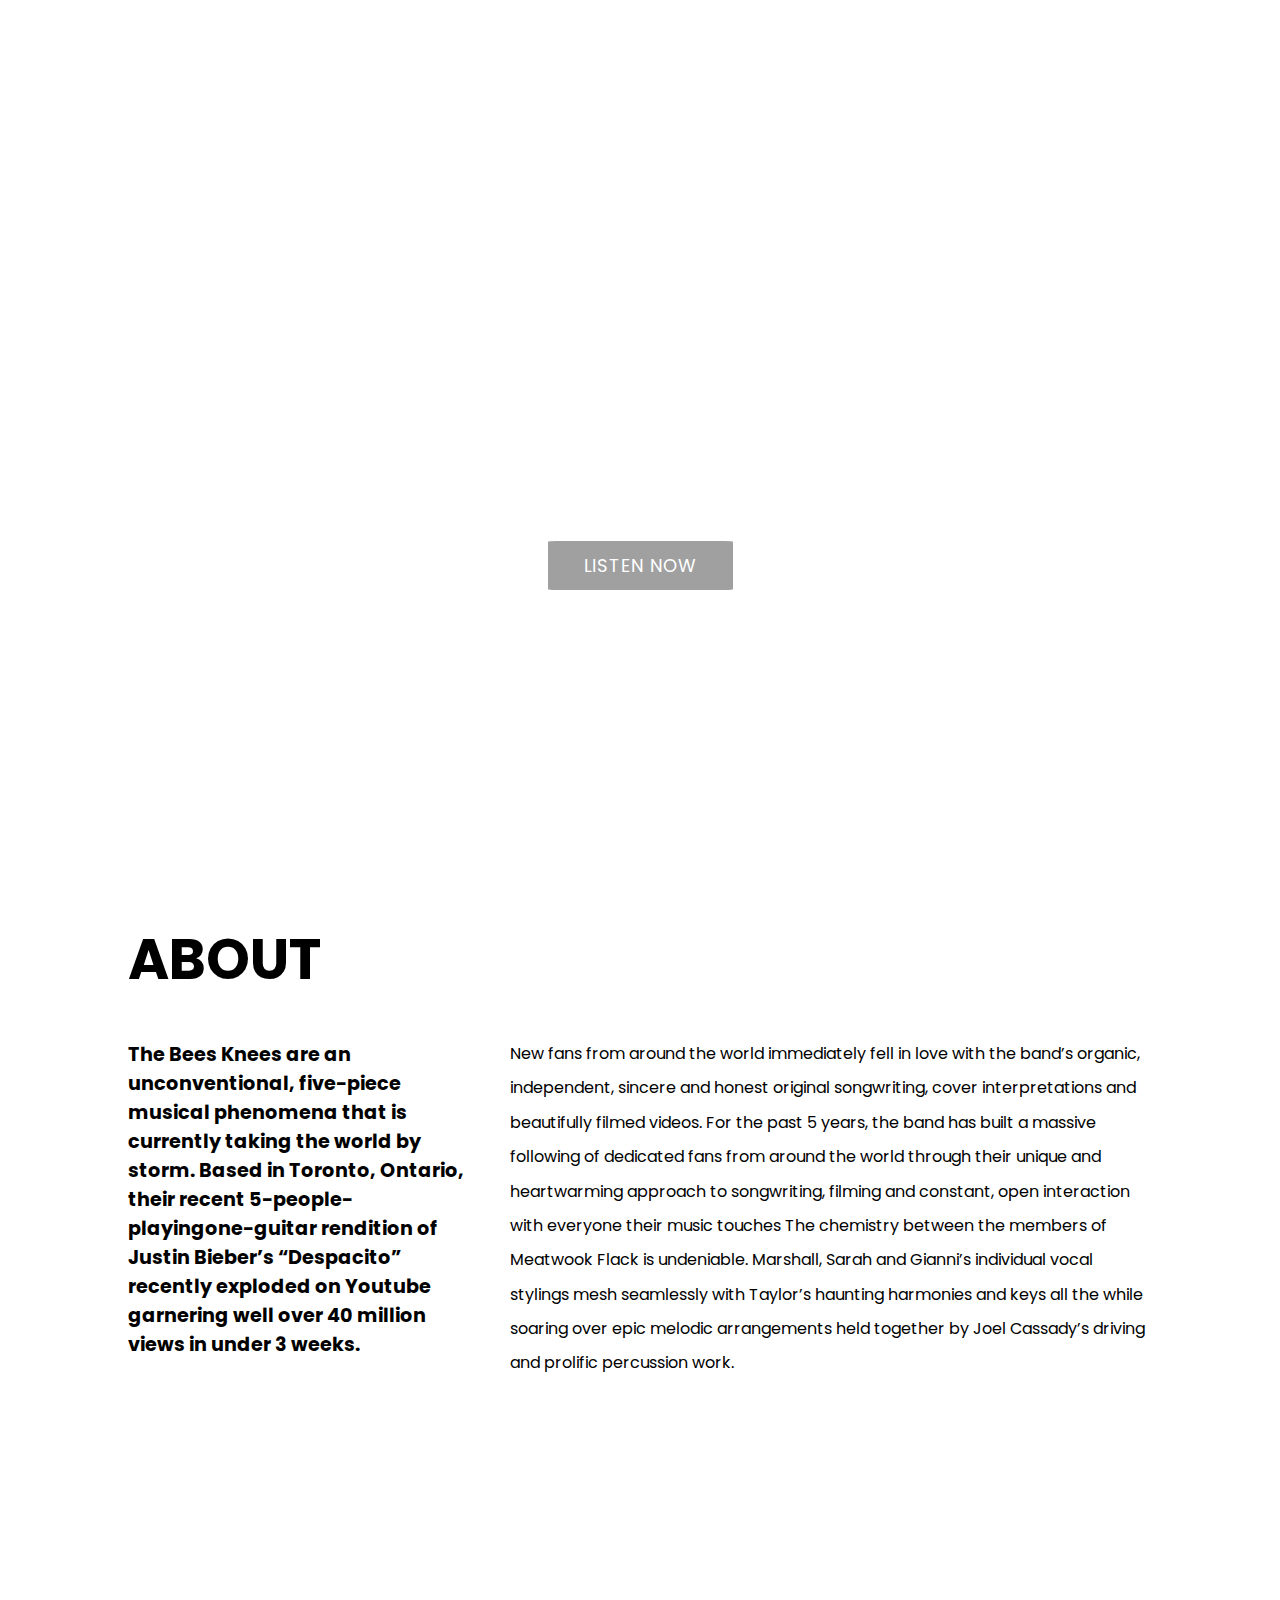
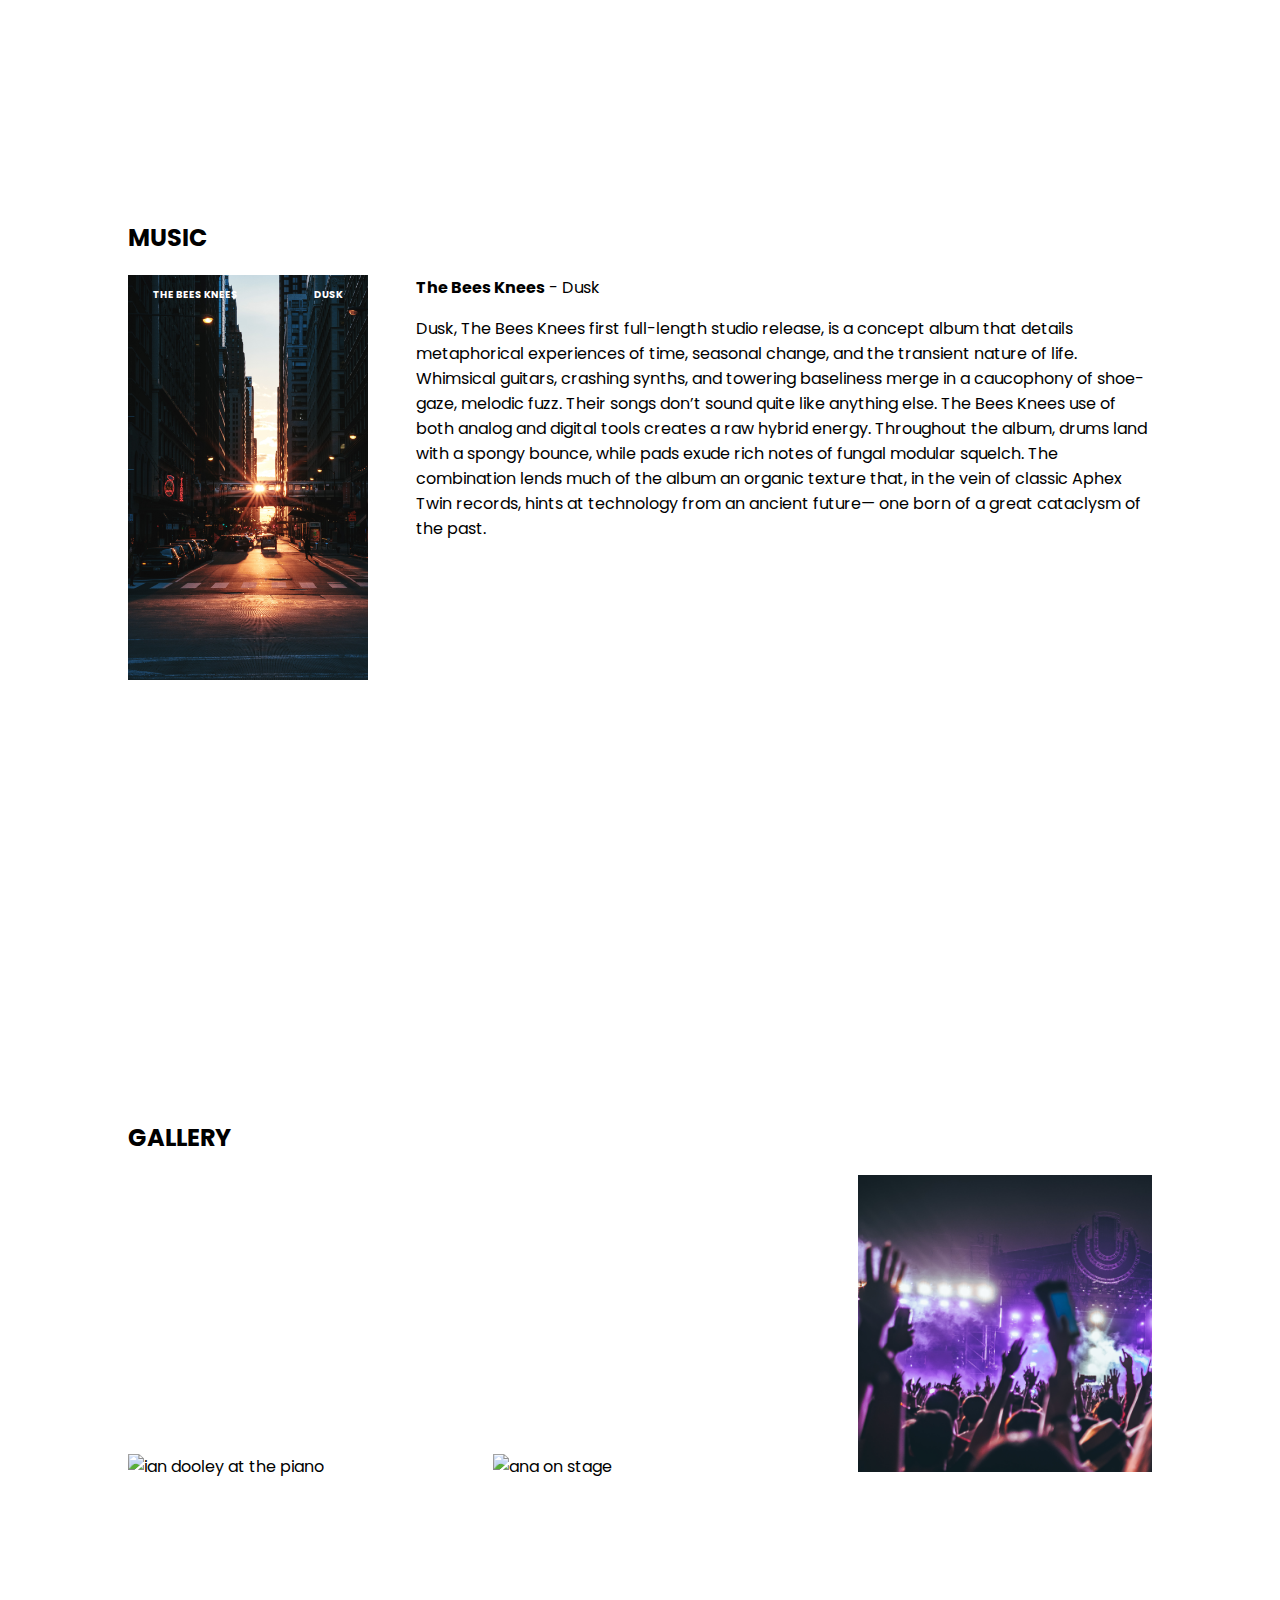
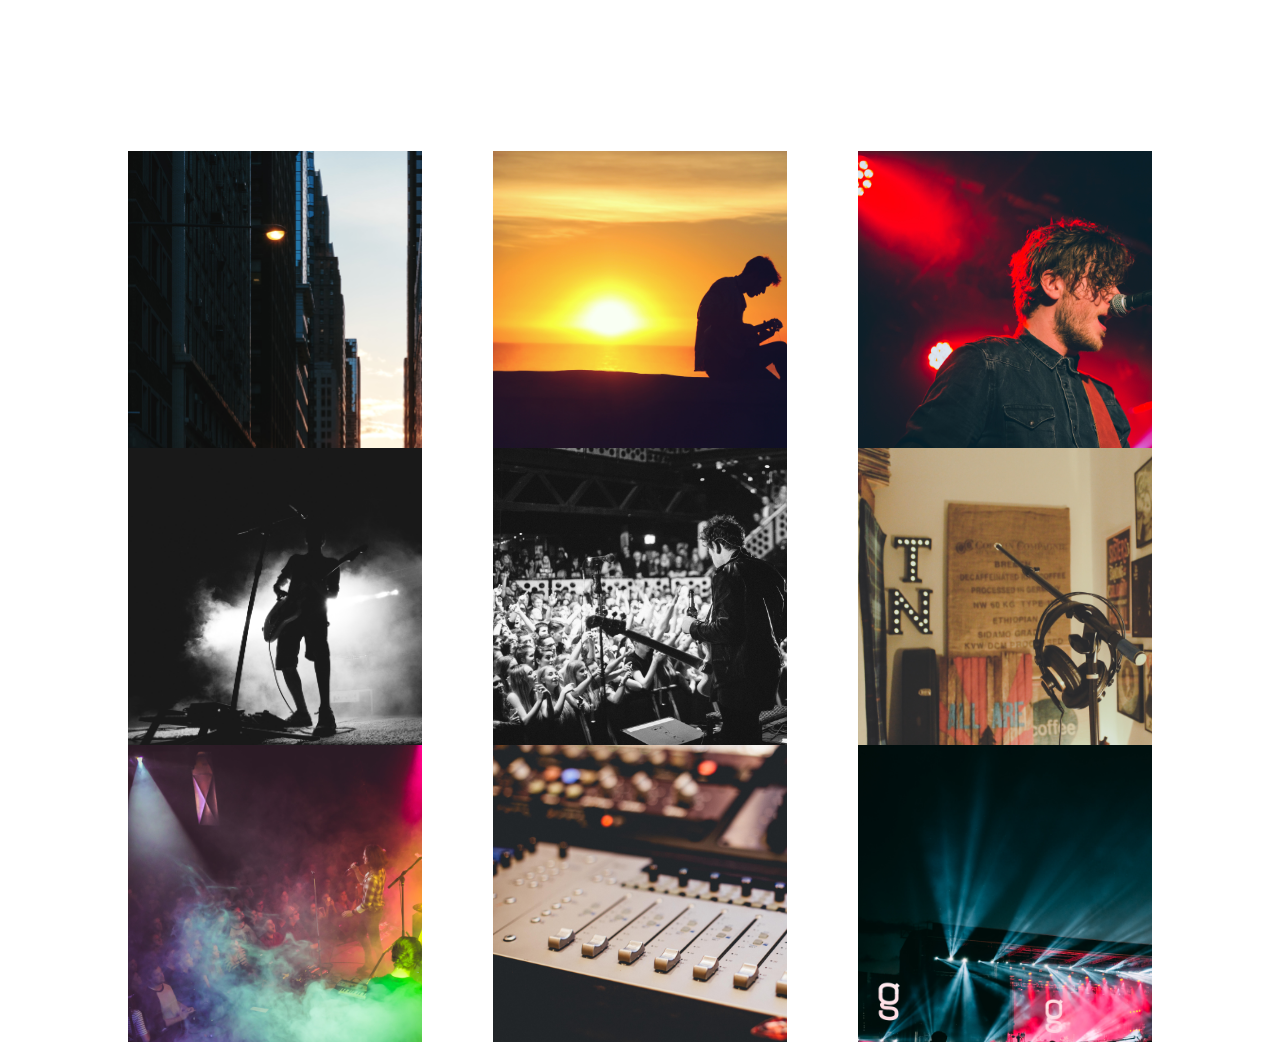
==== Assets/html/index.html @ 2fb3cffc "initial push" ====
<!DOCTYPE html>
<html lang="en">
<head>
    <meta charset="UTF-8">
    <meta name="viewport" content="width=device-width, initial-scale=1.0">
    <meta http-equiv="X-UA-Compatible" content="ie=edge">
    <title>Document</title>
    <link href="https://fonts.googleapis.com/css?family=Poppins:100,100i,200,200i,300,300i,400,500,500i,600,600i,700,800,800i,900,900i" rel="stylesheet"/>
    <link rel="stylesheet" href="styles.css"/>
</head>
<body>
    <section class="mainImg">
        <div class="margin">
            <nav class="mainImg__links">
                <a class="mainImg__link" href="">THE BEES KNEES</a>
                <a class="mainImg__link mainImg__link--rightSide">HOME</a>
                <a class="mainImg__link mainImg__link--rightEdge">SHOWS</a>
            </nav>
            <div class="central">
                <div class="central__date">06.21.2018 </div>
                <div class="central__title">"Dusk" Debut Album Release </div>
                <button class="central__button">LISTEN NOW</button>
            </div>
        </div>
    </section>
    <section class="about">
        <div class="margin">
            <h2 class="about__title">ABOUT</h2>
            <article class="about__article">
                <p class="about__article--leftP">The Bees Knees are an
                    unconventional, five-piece
                    musical phenomena that is
                    currently taking the world by
                    storm. Based in Toronto, Ontario,
                    their recent 5-people-playingone-guitar
                    rendition of Justin
                    Bieber’s “Despacito” recently
                    exploded on Youtube garnering
                    well over 40 million views in
                    under 3 weeks. </p>
                <p class="about__article--rightP">New fans from around the world immediately fell in love with the
                    band’s organic, independent, sincere and honest original
                    songwriting, cover interpretations and beautifully filmed videos. For
                    the past 5 years, the band has built a massive following of
                    dedicated fans from around the world through their unique and
                    heartwarming approach to songwriting, filming and constant, open
                    interaction with everyone their music touches
                    The chemistry between the members of Meatwook Flack is
                    undeniable. Marshall, Sarah and Gianni’s individual vocal stylings
                    mesh seamlessly with Taylor’s haunting harmonies and keys all the
                    while soaring over epic melodic arrangements held together by
                    Joel Cassady’s driving and prolific percussion work.</p>
            </article>

        </div>
    </section>
    <section class="music">
        <div class="margin">
            <h2 class="music__title">MUSIC</h2>
            <article class="music__article">
                <div class="music__article--cover">
                    <div class="cover__title">THE BEES KNEES</div>
                    <div class="cover__title">DUSK</div>
                </div>
                <div class="music__article--paragraph">
                        <p class="firstLine"><strong>The Bees Knees</strong> - Dusk</p>
                        <p>Dusk, The Bees Knees first full-length studio release, is a
                        concept album that details metaphorical experiences of
                        time, seasonal change, and the transient nature of life.
                        Whimsical guitars, crashing synths, and towering
                        baseliness merge in a caucophony of shoe-gaze, melodic
                        fuzz. Their songs don’t sound quite like anything else. The
                        Bees Knees use of both analog and digital tools creates a
                        raw hybrid energy. Throughout the album, drums land with
                        a spongy bounce, while pads exude rich notes of fungal
                        modular squelch. The combination lends much of the
                        album an organic texture that, in the vein of classic Aphex
                        Twin records, hints at technology from an ancient future—
                        one born of a great cataclysm of the past.</p>
                </div>
            </article>
        </div>
    </section>

    <section class="gallery">
        
        <div class="margin">
            <h2 class="gallery__title">GALLERY</h2>
            <div class="gallery__section">
                <div class="gallery__imgContainer"><img alt="ian dooley at the piano" class="gallery__image" src="../Images/ian-dooley-281855-unsplash.jpg"/></div>
                <div class="gallery__imgContainer"> <img alt="ana on stage" class="gallery__image" src="../Images/ana-grave-156852-unsplash.jpg"/></div>
                <div class="gallery__imgContainer"><img alt="hanny from the audience" class="gallery__image" src="../Images/hanny-naibaho-388579-unsplash.jpg"/></div>
                <div class="gallery__imgContainer"><img alt="bryan miears cover art" class="gallery__image" src="../Images/bryan-minear-315773-unsplash.jpg"/></div>
                <div class="gallery__imgContainer"><img alt="mike giles sunset" class="gallery__image" src="../Images/mike-giles-5655-unsplash.jpg"/></div>
                <div class="gallery__imgContainer"><img alt="melanie van lee stage" class="gallery__image" src="../Images/melanie-van-leeuwen-83775-unsplash.jpg"/></div>
                <div class="gallery__imgContainer"><img alt="francisco moren on stage" class="gallery__image" src="../Images/francisco-moreno-110533-unsplash.jpg"/></div>
                <div class="gallery__imgContainer"><img alt="felix russell on stage" class="gallery__image" src="../Images/felix-russell-saw-106848-unsplash.jpg"/></div>
                <div class="gallery__imgContainer"><img alt="paulette headphones" class="gallery__image" src="../Images/paulette-wooten-223050-unsplash.jpg"/></div>
                <div class="gallery__imgContainer"> <img alt="wesley tingey rainbow stage" class="gallery__image" src="../Images/wesley-tingey-223059-unsplash (1).jpg"/></div>
                <div class="gallery__imgContainer"><img alt="abigail keenan's soundboard" class="gallery__image" src="../Images/abigail-keenan-83615-unsplash.jpg"/></div>
                <div class="gallery__imgContainer"><img alt="ciprian boiciucs stage" class="gallery__image" src="../Images/ciprian-boiciuc-330413-unsplash.jpg"/></div>
            </div>
        </div>
    </section>

</body>
</html>
---- Assets/html/styles.css ----
@import url(https://fonts.googleapis.com/css?family=Poppins);
body {
  margin: 0;
  font-family: 'Poppins';
}

.mainImg {
  background-image: url(../Images/ana-grave-156852-unsplash.jpg);
  background-repeat: no-repeat;
  background-size: 100% 100%;
  background-origin: border-box;
  display: -webkit-box;
  display: -ms-flexbox;
  display: flex;
  -webkit-box-pack: center;
      -ms-flex-pack: center;
          justify-content: center;
  width: auto;
  height: 100vh;
}

.mainImg .margin {
  display: -webkit-box;
  display: -ms-flexbox;
  display: flex;
  -webkit-box-orient: vertical;
  -webkit-box-direction: normal;
      -ms-flex-direction: column;
          flex-direction: column;
  width: 80%;
}

a {
  letter-spacing: 1px;
  text-decoration: none;
}

.mainImg__links {
  display: -webkit-box;
  display: -ms-flexbox;
  display: flex;
}

.mainImg__links .mainImg__link {
  font-weight: bold;
  color: #FFFFFF;
  font-size: 1.125rem;
  margin-top: 1.5rem;
}

.mainImg__links .mainImg__link--rightSide {
  margin-left: auto;
}

.mainImg__links .mainImg__link--rightEdge {
  margin-left: 5rem;
}

.central {
  margin: auto;
  display: -webkit-box;
  display: -ms-flexbox;
  display: flex;
  -webkit-box-orient: vertical;
  -webkit-box-direction: normal;
      -ms-flex-direction: column;
          flex-direction: column;
  -webkit-box-align: center;
      -ms-flex-align: center;
          align-items: center;
}

.central__date {
  font-size: 5.25rem;
  font-weight: bolder;
  color: #FFFFFF;
}

.central__title {
  font-size: 2.25rem;
  color: #FFFFFF;
  text-align: center;
}

.central__button {
  border-radius: 5%;
  background-color: #A0A0A0;
  color: #FFFFFF;
  border: 2px solid #FFFFFF;
  font-family: "Poppins";
  font-size: 1.125rem;
  margin: 2.5rem;
  padding: .6em 2em;
  letter-spacing: 1px;
}

.about {
  display: -webkit-box;
  display: -ms-flexbox;
  display: flex;
  -webkit-box-pack: center;
      -ms-flex-pack: center;
          justify-content: center;
  width: auto;
  height: 100vh;
}

.about .margin {
  display: -webkit-box;
  display: -ms-flexbox;
  display: flex;
  -webkit-box-orient: vertical;
  -webkit-box-direction: normal;
      -ms-flex-direction: column;
          flex-direction: column;
  width: 80%;
}

.about__title {
  font-weight: bolder;
  font-size: 3.5rem;
  line-height: .5em;
}

.about__article {
  display: -webkit-box;
  display: -ms-flexbox;
  display: flex;
}

.about__article--leftP {
  font-weight: bold;
  -webkit-box-flex: 1;
      -ms-flex-positive: 1;
          flex-grow: 1;
  font-size: 1.2em;
  margin-right: 2em;
}

.about__article--rightP {
  display: -webkit-box;
  display: -ms-flexbox;
  display: flex;
  line-height: 2.15;
  font-size: 1em;
  -webkit-box-flex: 1.7;
      -ms-flex-positive: 1.7;
          flex-grow: 1.7;
}

.music {
  display: -webkit-box;
  display: -ms-flexbox;
  display: flex;
  -webkit-box-pack: center;
      -ms-flex-pack: center;
          justify-content: center;
  width: auto;
  height: 100vh;
}

.music .margin {
  display: -webkit-box;
  display: -ms-flexbox;
  display: flex;
  -webkit-box-orient: vertical;
  -webkit-box-direction: normal;
      -ms-flex-direction: column;
          flex-direction: column;
  width: 80%;
}

.music__article {
  display: -webkit-box;
  display: -ms-flexbox;
  display: flex;
  -webkit-box-align: start;
      -ms-flex-align: start;
          align-items: flex-start;
}

.music__article--cover {
  background-image: url(../Images/bryan-minear-315773-unsplash.jpg);
  background-size: cover;
  background-repeat: no-repeat;
  background-origin: border-box;
  height: 45vh;
  width: 140vw;
  -webkit-box-flex: 1;
      -ms-flex-positive: 1;
          flex-grow: 1;
  min-width: 240px;
  display: -webkit-box;
  display: -ms-flexbox;
  display: flex;
  -webkit-box-pack: justify;
      -ms-flex-pack: justify;
          justify-content: space-between;
}

.music__article--cover .cover__title {
  font-size: 1.1vh;
  font-weight: bold;
  color: #FFFFFF;
  margin: 1.5vh 2.8vh;
}

.music__article--paragraph {
  -webkit-box-flex: 1.6;
      -ms-flex-positive: 1.6;
          flex-grow: 1.6;
  margin-left: 3em;
}

.music__article--paragraph .firstLine {
  margin-top: 0;
}

.gallery {
  display: -webkit-box;
  display: -ms-flexbox;
  display: flex;
  -webkit-box-pack: center;
      -ms-flex-pack: center;
          justify-content: center;
  width: auto;
  height: 100vh;
}

.gallery .margin {
  display: -webkit-box;
  display: -ms-flexbox;
  display: flex;
  -webkit-box-orient: vertical;
  -webkit-box-direction: normal;
      -ms-flex-direction: column;
          flex-direction: column;
  width: 80%;
}

.gallery__section {
  display: -webkit-box;
  display: -ms-flexbox;
  display: flex;
  -ms-flex-wrap: wrap;
      flex-wrap: wrap;
  -webkit-box-pack: justify;
      -ms-flex-pack: justify;
          justify-content: space-between;
  -webkit-box-align: baseline;
      -ms-flex-align: baseline;
          align-items: baseline;
}

.gallery__imgContainer {
  height: 33vh;
  width: 23vw;
  overflow: hidden;
}

.gallery__image {
  width: 39vw;
  height: auto;
}

.gallery__image:hover {
  -webkit-filter: grayscale(0);
          filter: grayscale(0);
}

@media (max-width: 660px) {
  body {
    font-size: 15px;
  }
}
/*# sourceMappingURL=styles.css.map */
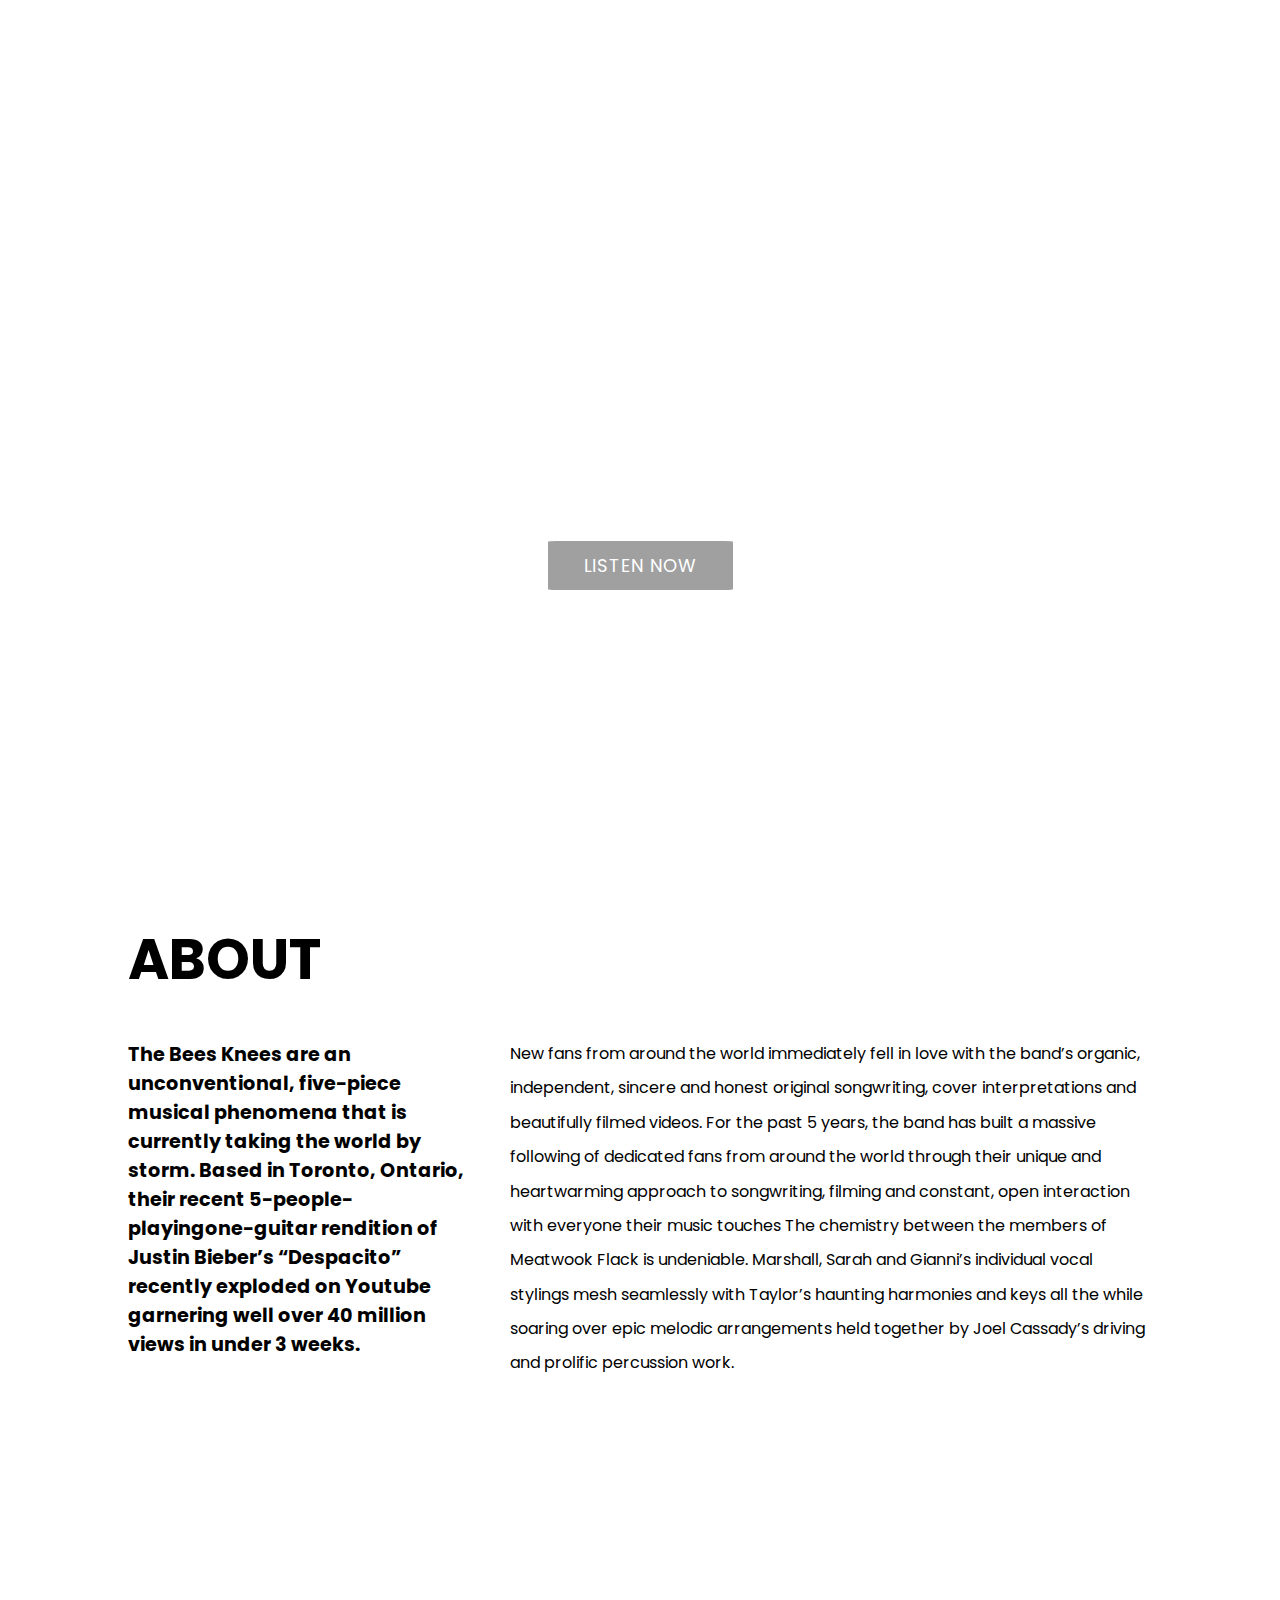
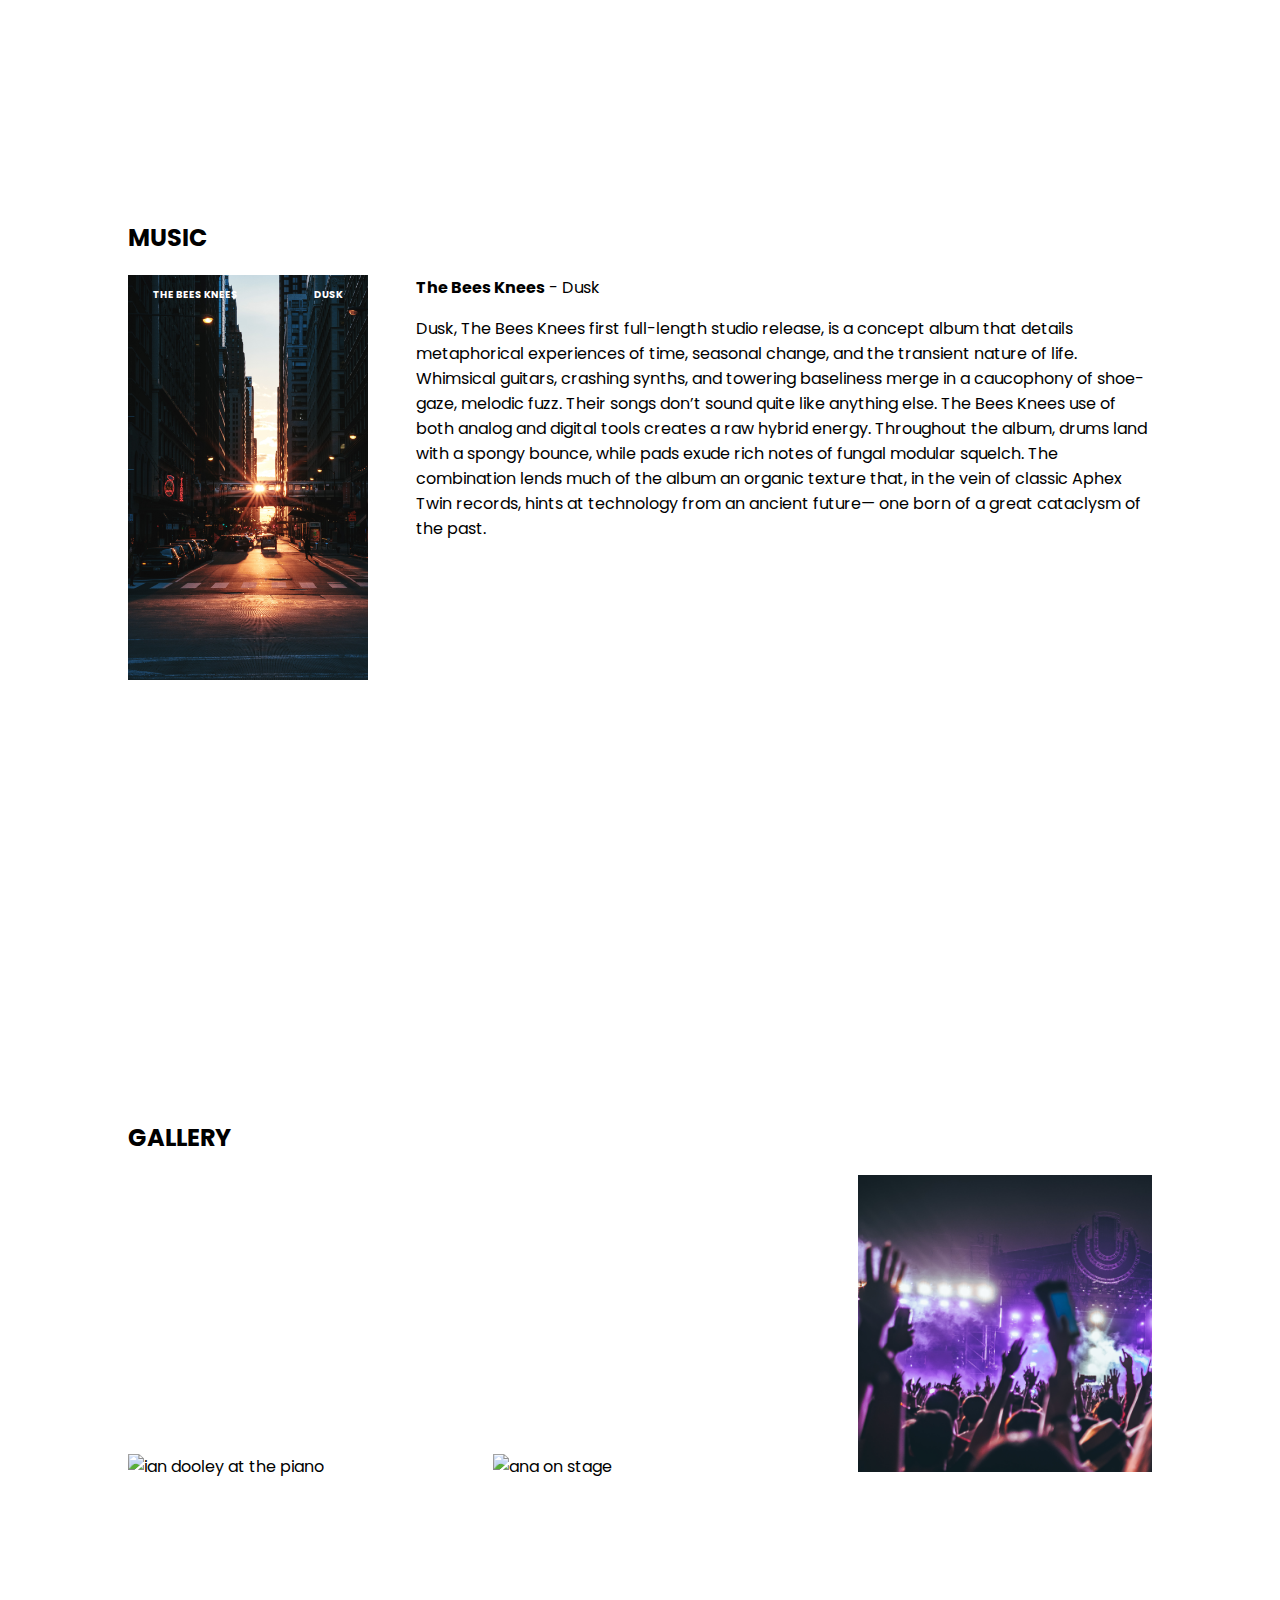
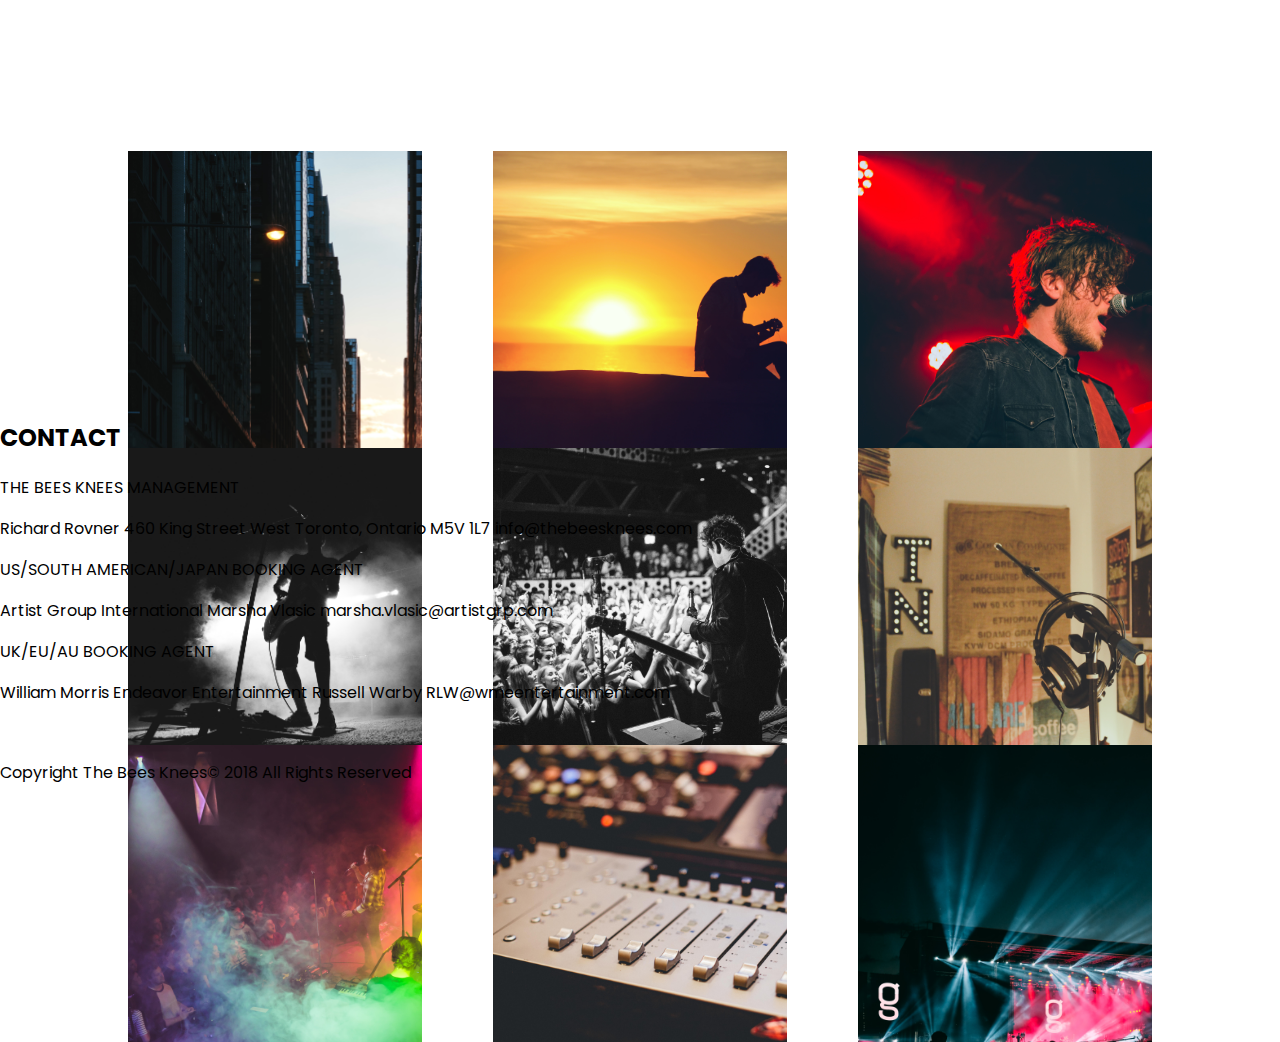
==== commit cfe80aa9: "fixed gallery issue" ====
--- a/Assets/html/index.html
+++ b/Assets/html/index.html
@@ -90,7 +90,7 @@
                 <div class="gallery__imgContainer"><img alt="ian dooley at the piano" class="gallery__image" src="../Images/ian-dooley-281855-unsplash.jpg"/></div>
                 <div class="gallery__imgContainer"> <img alt="ana on stage" class="gallery__image" src="../Images/ana-grave-156852-unsplash.jpg"/></div>
                 <div class="gallery__imgContainer"><img alt="hanny from the audience" class="gallery__image" src="../Images/hanny-naibaho-388579-unsplash.jpg"/></div>
-                <div class="gallery__imgContainer"><img alt="bryan miears cover art" class="gallery__image" src="../Images/bryan-minear-315773-unsplash.jpg"/></div>
+                <div class="gallery__imgContainer"><img id="bryan" alt="bryan miears cover art" class="gallery__image" src="../Images/bryan-minear-315773-unsplash.jpg"/></div>
                 <div class="gallery__imgContainer"><img alt="mike giles sunset" class="gallery__image" src="../Images/mike-giles-5655-unsplash.jpg"/></div>
                 <div class="gallery__imgContainer"><img alt="melanie van lee stage" class="gallery__image" src="../Images/melanie-van-leeuwen-83775-unsplash.jpg"/></div>
                 <div class="gallery__imgContainer"><img alt="francisco moren on stage" class="gallery__image" src="../Images/francisco-moreno-110533-unsplash.jpg"/></div>
@@ -103,5 +103,43 @@
         </div>
     </section>
 
+    <section class="contact">
+        <div class="margin">
+            <h2 class="contact__title">CONTACT</h2>
+            <article class="contact__article">
+                <div class="contact__management">
+                    <p class="firstLine">THE BEES KNEES MANAGEMENT</p>
+                    <p class="body">Richard Rovner
+                        460 King Street West
+                        Toronto, Ontario
+                        M5V 1L7
+                        info@thebeesknees.com</p>
+                </div>
+                <div class="contact__agentUS">
+                    <p class="firstLine">US/SOUTH AMERICAN/JAPAN
+                        BOOKING AGENT </p>
+                    <p class="body">Artist Group International
+                        Marsha Vlasic
+                        marsha.vlasic@artistgrp.com</p>
+                </div>
+                <div class="contact__agentUK">
+                    <p class="firstLine">UK/EU/AU BOOKING AGENT</p>
+                    <p class="body">William Morris Endeavor
+                        Entertainment
+                        Russell Warby
+                        RLW@wmeentertainment.com</p>
+                </div>
+            </article>
+            <div class="contact__icons">
+                <img class="contact__icons--insta" alt="instagram logo" src="../Social Media Icons/svg/Instagram.svg"/>
+                <img class="contact__icons--facebook" alt="facebook logo" src="../Social Media Icons/svg/Facebook.svg"/>
+                <img class="contact__icons--twitter" alt="twitter logo" src="../Social Media Icons/svg/Twitter.svg"/>
+            </div>
+            <div class="contact__copyright">
+                Copyright The Bees Knees© 2018 All Rights Reserved
+            </div>
+
+        </div>
+    </section>
 </body>
 </html>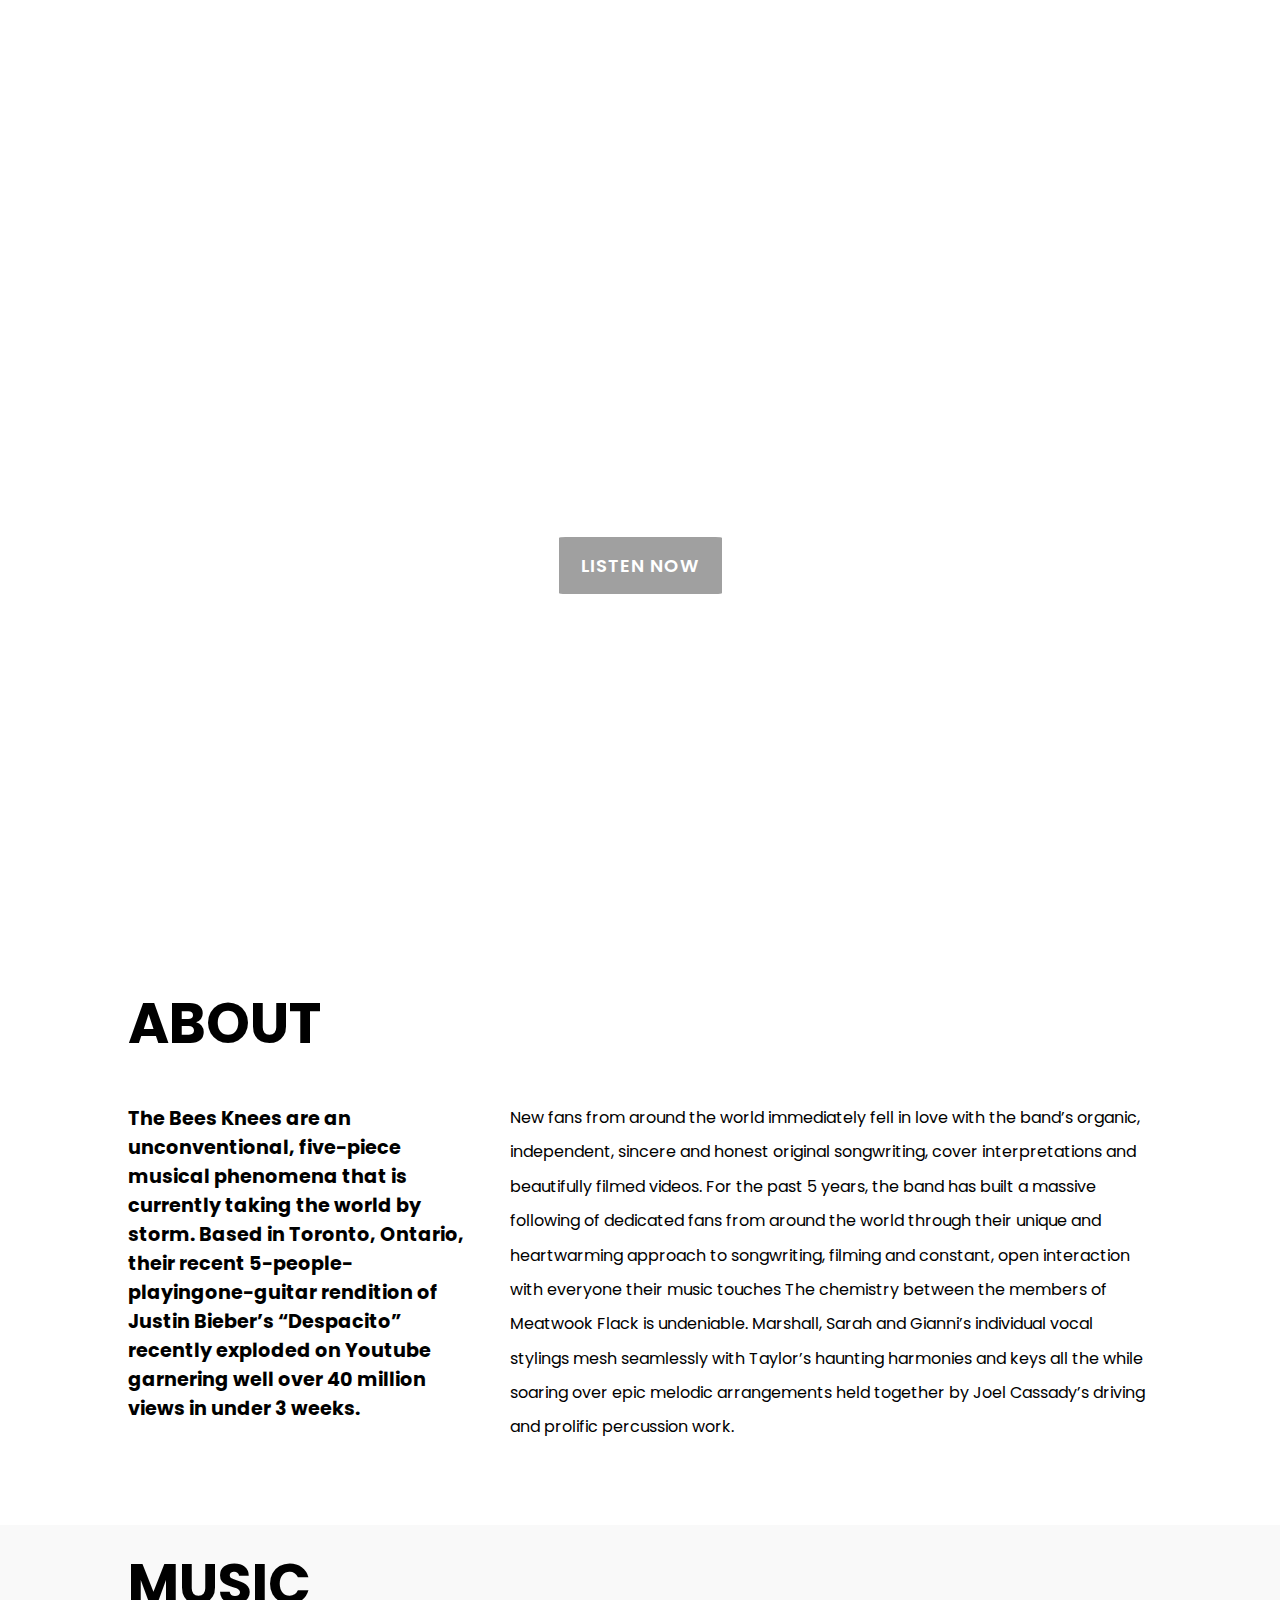
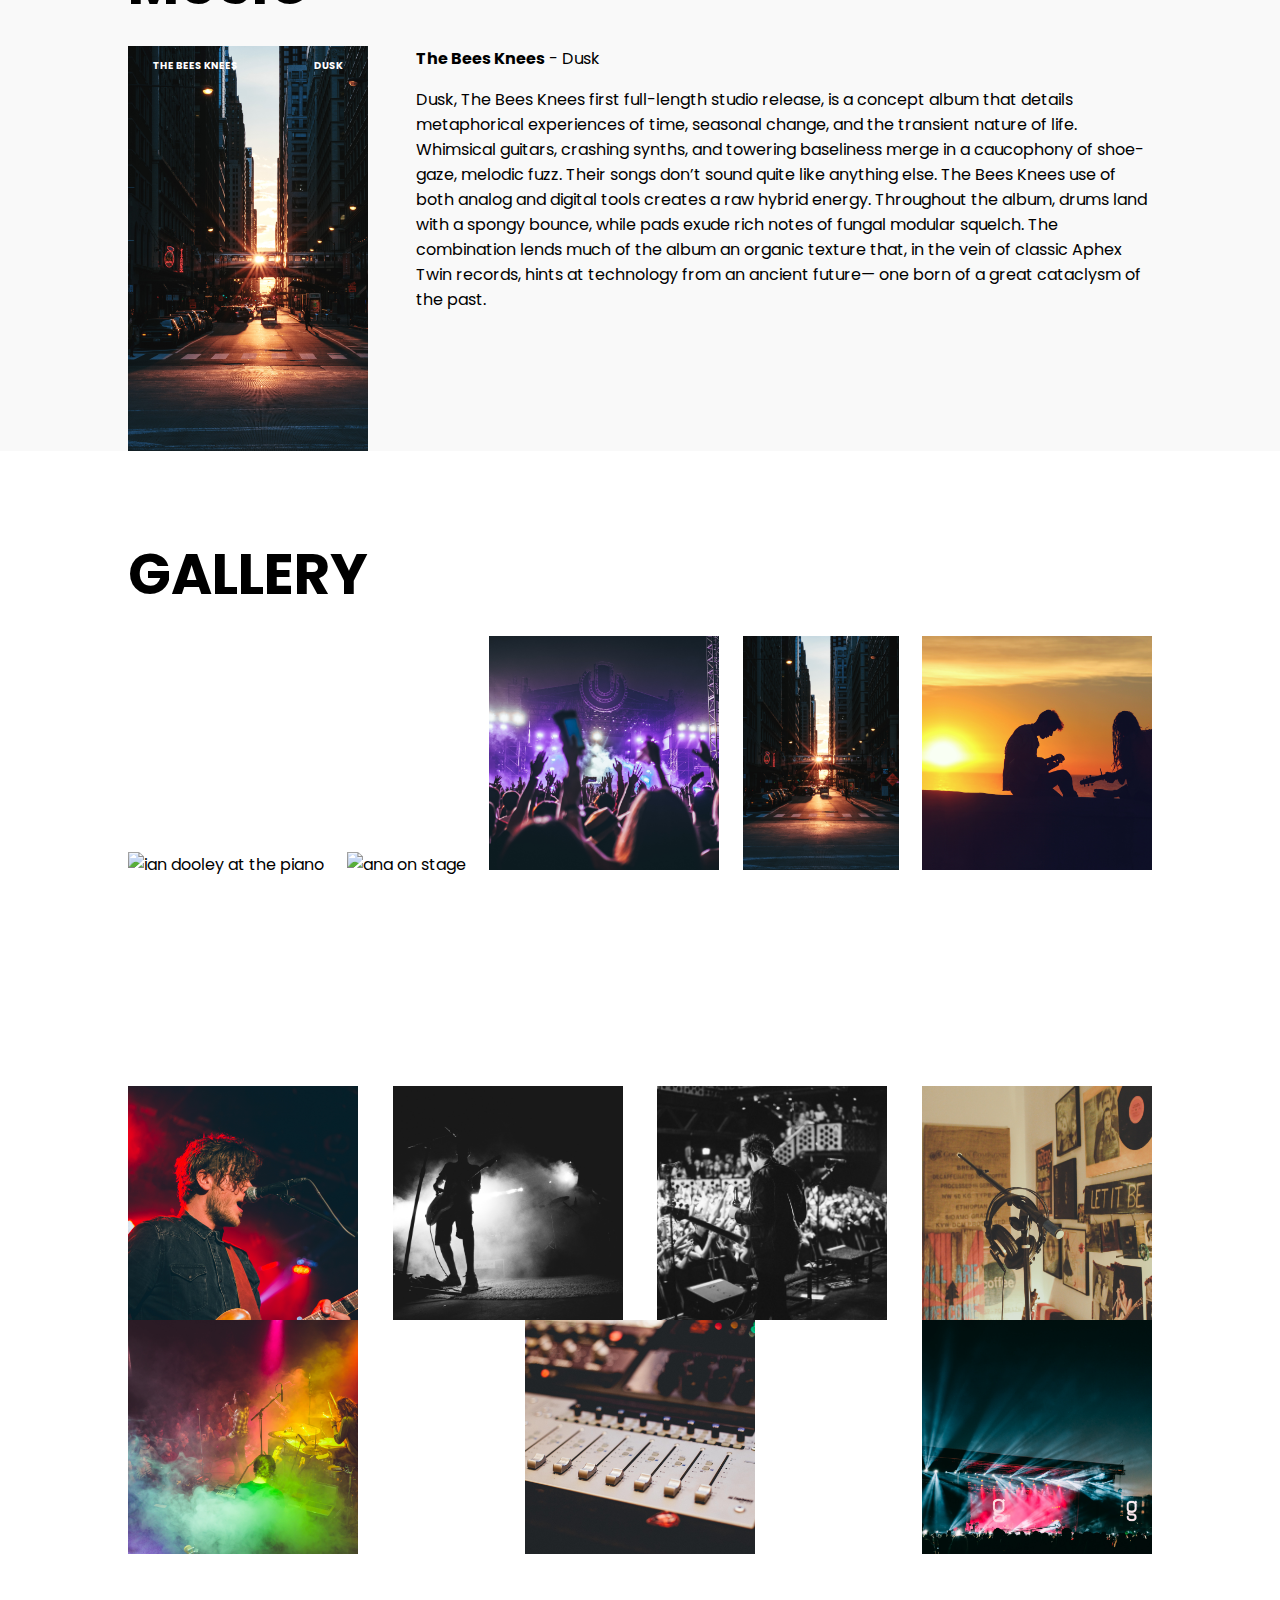
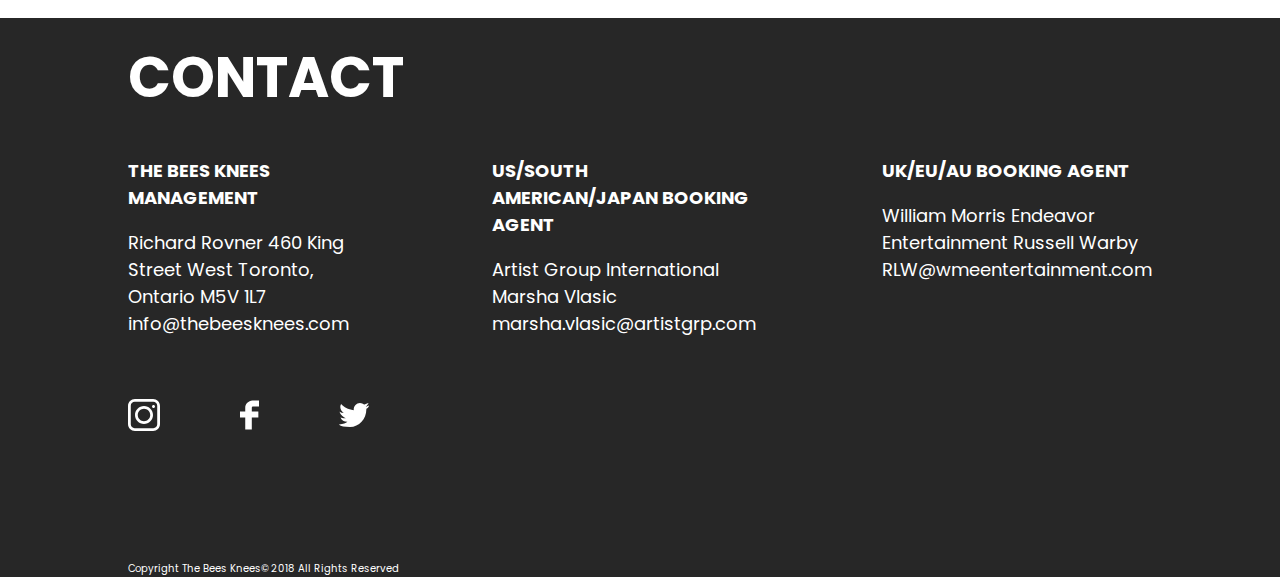
==== commit fbf4a64f: "commit before possibly js date and full responsiveness" ====
--- a/Assets/html/index.html
+++ b/Assets/html/index.html
@@ -23,6 +23,7 @@
             </div>
         </div>
     </section>
+    <hr class="divider"/>
     <section class="about">
         <div class="margin">
             <h2 class="about__title">ABOUT</h2>
@@ -54,6 +55,7 @@
 
         </div>
     </section>
+    <hr class="divider"/>
     <section class="music">
         <div class="margin">
             <h2 class="music__title">MUSIC</h2>
@@ -81,7 +83,7 @@
             </article>
         </div>
     </section>
-
+    <hr class="divider"/>
     <section class="gallery">
         
         <div class="margin">
@@ -102,7 +104,7 @@
             </div>
         </div>
     </section>
-
+    <hr class="divider"/>
     <section class="contact">
         <div class="margin">
             <h2 class="contact__title">CONTACT</h2>
--- a/Assets/html/styles.css
+++ b/Assets/html/styles.css
@@ -1,13 +1,27 @@
 @import url(https://fonts.googleapis.com/css?family=Poppins);
 body {
+  display: -webkit-box;
+  display: -ms-flexbox;
+  display: flex;
+  -webkit-box-orient: vertical;
+  -webkit-box-direction: normal;
+      -ms-flex-direction: column;
+          flex-direction: column;
   margin: 0;
   font-family: 'Poppins';
+}
+
+.divider {
+  color: #D7D7D7;
+  width: 1px;
+  border: 0;
+  margin: 2rem;
 }
 
 .mainImg {
   background-image: url(../Images/ana-grave-156852-unsplash.jpg);
   background-repeat: no-repeat;
-  background-size: 100% 100%;
+  background-size: cover;
   background-origin: border-box;
   display: -webkit-box;
   display: -ms-flexbox;
@@ -15,7 +29,8 @@
   -webkit-box-pack: center;
       -ms-flex-pack: center;
           justify-content: center;
-  width: auto;
+  width: 100vw;
+  height: auto;
   height: 100vh;
 }
 
@@ -88,9 +103,10 @@
   color: #FFFFFF;
   border: 2px solid #FFFFFF;
   font-family: "Poppins";
+  font-weight: 600;
   font-size: 1.125rem;
   margin: 2.5rem;
-  padding: .6em 2em;
+  padding: .833333em 1.25em;
   letter-spacing: 1px;
 }
 
@@ -101,8 +117,8 @@
   -webkit-box-pack: center;
       -ms-flex-pack: center;
           justify-content: center;
-  width: auto;
-  height: 100vh;
+  width: 100vw;
+  height: auto;
 }
 
 .about .margin {
@@ -155,8 +171,9 @@
   -webkit-box-pack: center;
       -ms-flex-pack: center;
           justify-content: center;
-  width: auto;
-  height: 100vh;
+  width: 100vw;
+  height: auto;
+  background-color: #F9F9F9;
 }
 
 .music .margin {
@@ -223,8 +240,9 @@
   -webkit-box-pack: center;
       -ms-flex-pack: center;
           justify-content: center;
-  width: auto;
-  height: 100vh;
+  width: 100vw;
+  height: auto;
+  height: auto;
 }
 
 .gallery .margin {
@@ -253,14 +271,18 @@
 }
 
 .gallery__imgContainer {
-  height: 33vh;
-  width: 23vw;
+  max-height: 33vh;
+  height: 26vh;
+  max-width: 18vw;
   overflow: hidden;
 }
 
 .gallery__image {
-  width: 39vw;
-  height: auto;
+  width: 100%;
+  height: 100%;
+  margin: 0 0 1em 0;
+  -o-object-fit: cover;
+     object-fit: cover;
 }
 
 .gallery__image:hover {
@@ -268,9 +290,83 @@
           filter: grayscale(0);
 }
 
-@media (max-width: 660px) {
-  body {
-    font-size: 15px;
-  }
+.contact {
+  display: -webkit-box;
+  display: -ms-flexbox;
+  display: flex;
+  -webkit-box-pack: center;
+      -ms-flex-pack: center;
+          justify-content: center;
+  width: 100vw;
+  height: auto;
+  background-color: #272727;
+}
+
+.contact .margin {
+  display: -webkit-box;
+  display: -ms-flexbox;
+  display: flex;
+  -webkit-box-orient: vertical;
+  -webkit-box-direction: normal;
+      -ms-flex-direction: column;
+          flex-direction: column;
+  width: 80%;
+}
+
+.contact__title {
+  color: #FFFFFF;
+}
+
+.contact__article {
+  display: -webkit-box;
+  display: -ms-flexbox;
+  display: flex;
+  color: #FFFFFF;
+  font-size: 1.125rem;
+}
+
+.contact__article .firstLine {
+  font-weight: bold;
+}
+
+.contact__management {
+  margin-right: 7em;
+}
+
+.contact__agentUS {
+  margin-right: 7em;
+}
+
+.contact__icons {
+  display: -webkit-box;
+  display: -ms-flexbox;
+  display: flex;
+  margin-top: 2.8em;
+}
+
+.contact__icons--insta {
+  margin-right: 5em;
+}
+
+.contact__icons--facebook {
+  margin-right: 5em;
+}
+
+.contact__copyright {
+  font-weight: thin;
+  font-size: .625rem;
+  color: #FFFFFF;
+  margin-top: 13em;
+}
+
+h2 {
+  font-weight: bolder;
+  font-size: 3.5rem;
+  line-height: .5em;
+}
+
+section {
+  height: auto;
+  width: 100vw;
 }
 /*# sourceMappingURL=styles.css.map */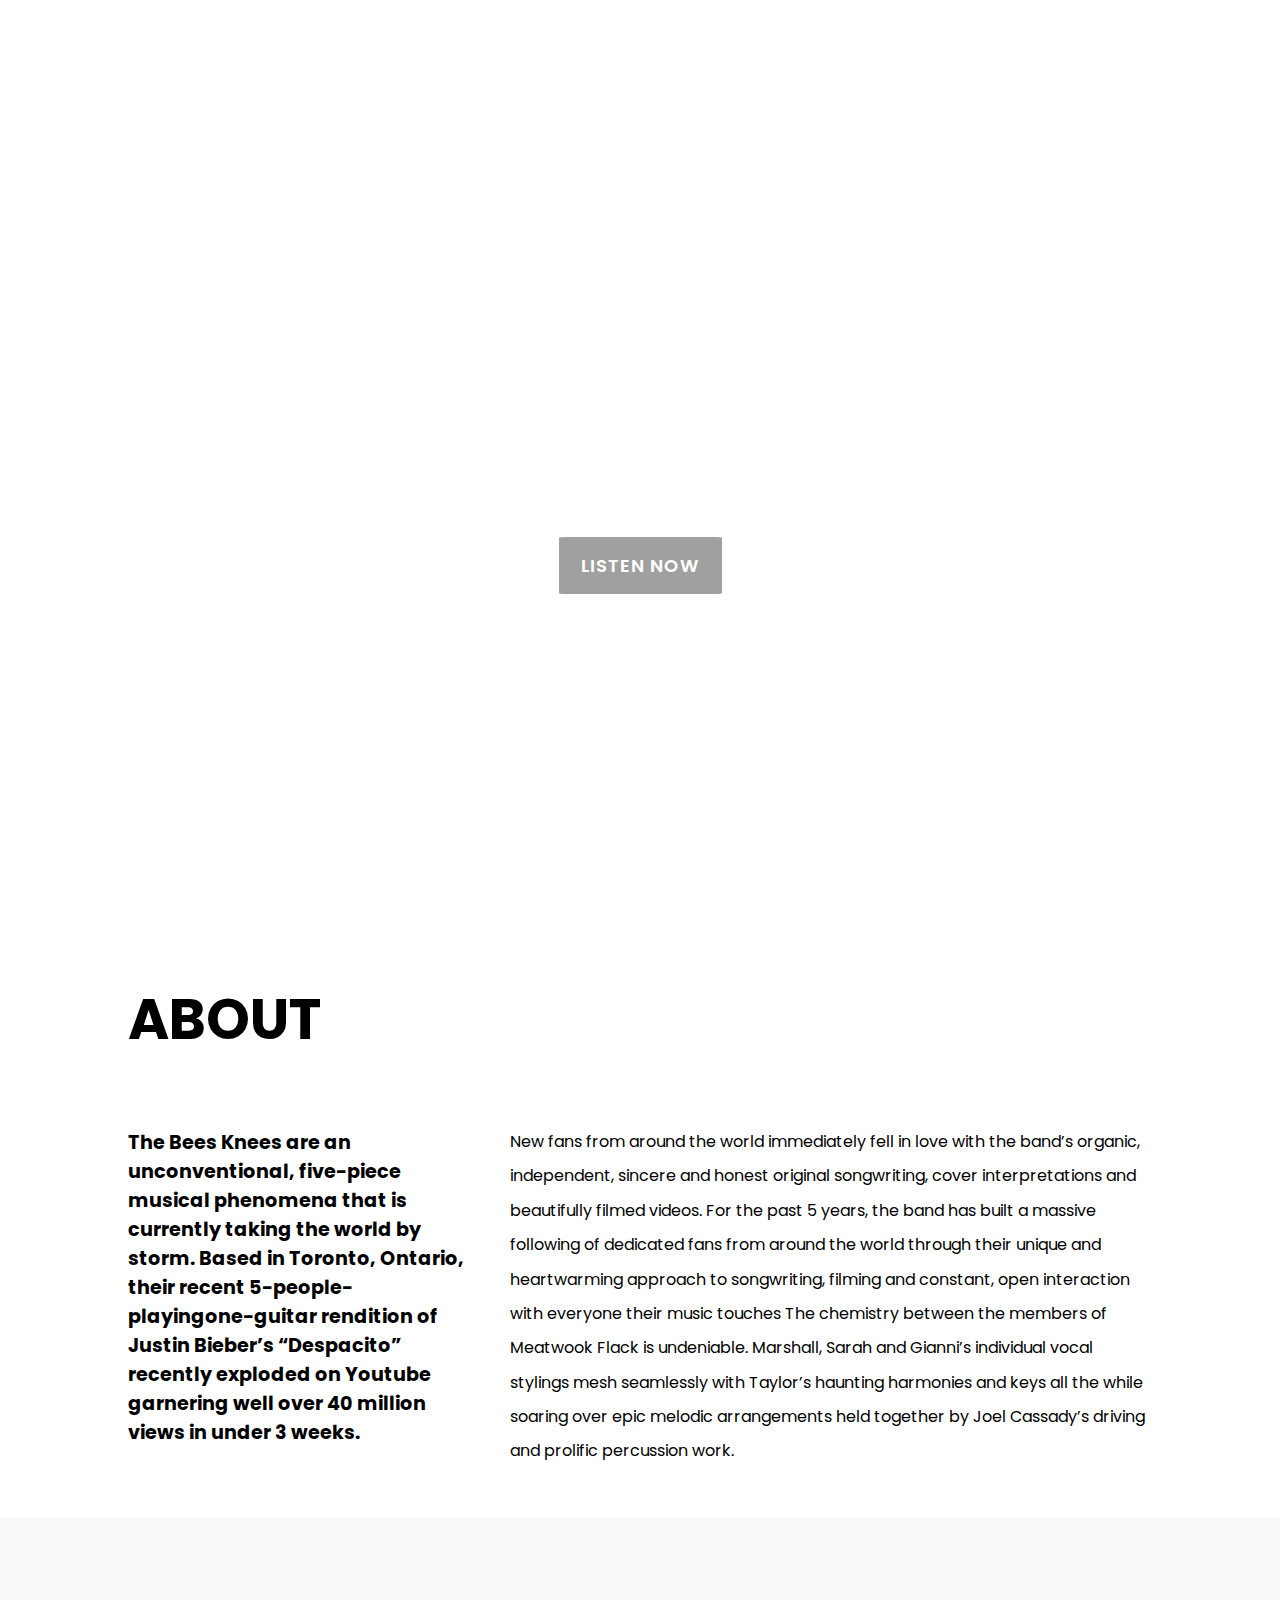
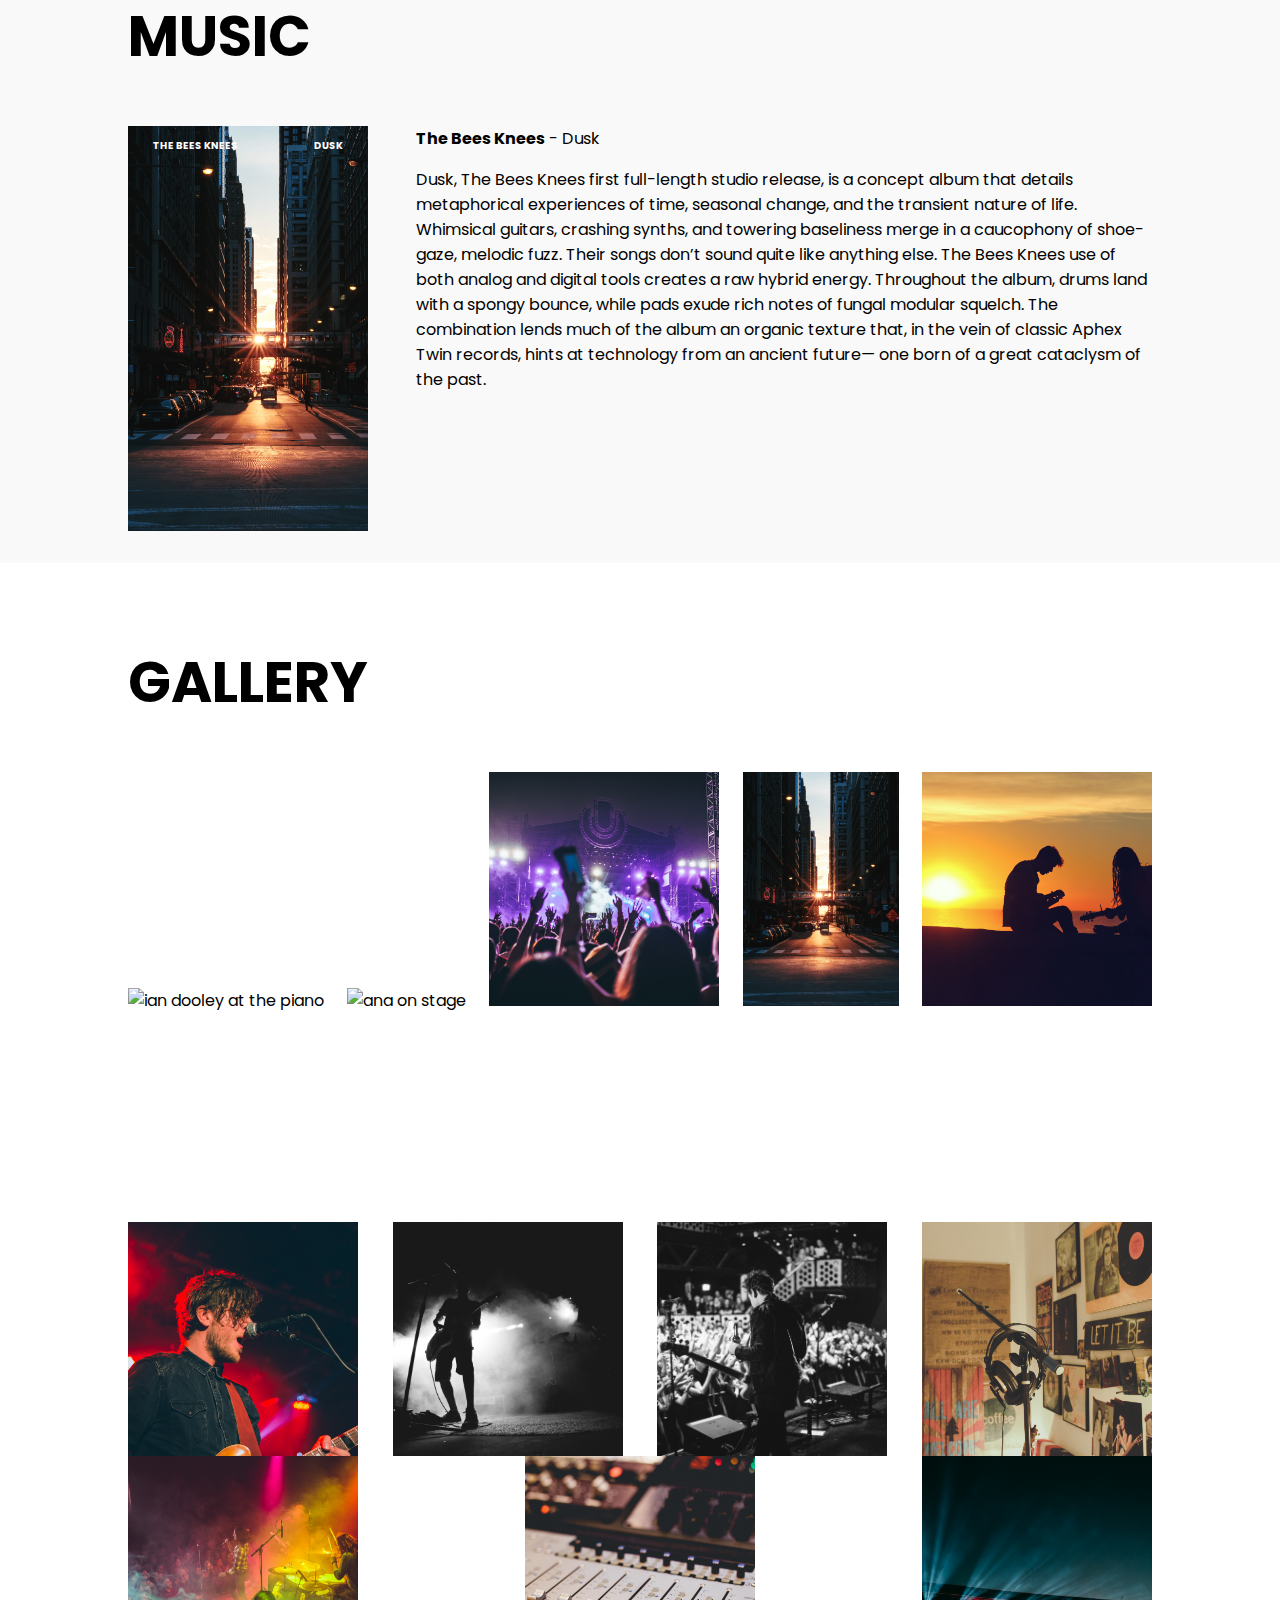
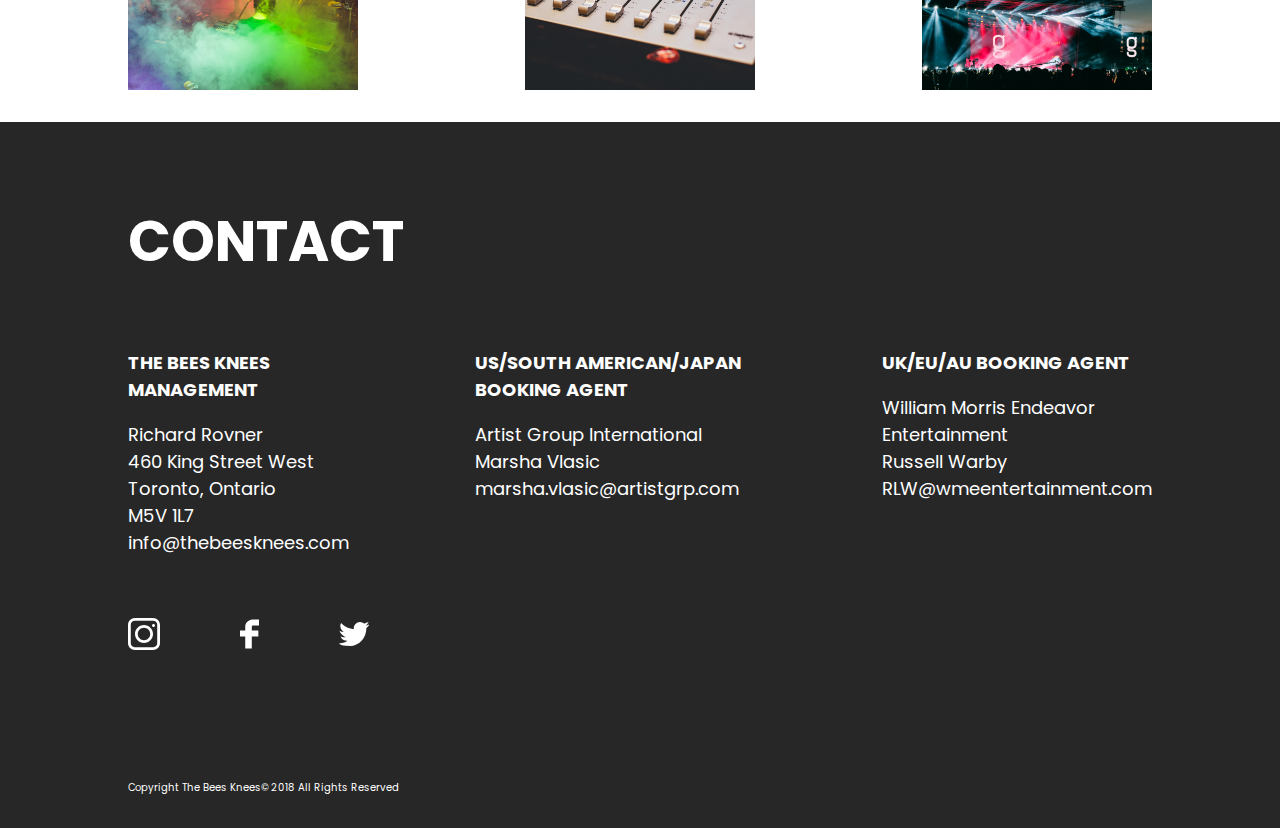
==== commit b6da625c: "3" ====
--- a/Assets/html/index.html
+++ b/Assets/html/index.html
@@ -23,9 +23,9 @@
             </div>
         </div>
     </section>
-    <hr class="divider"/>
+    
     <section class="about">
-        <div class="margin">
+        <div class="margin marginContent">
             <h2 class="about__title">ABOUT</h2>
             <article class="about__article">
                 <p class="about__article--leftP">The Bees Knees are an
@@ -55,9 +55,9 @@
 
         </div>
     </section>
-    <hr class="divider"/>
+    
     <section class="music">
-        <div class="margin">
+        <div class="margin marginContent">
             <h2 class="music__title">MUSIC</h2>
             <article class="music__article">
                 <div class="music__article--cover">
@@ -83,10 +83,10 @@
             </article>
         </div>
     </section>
-    <hr class="divider"/>
+   
     <section class="gallery">
         
-        <div class="margin">
+        <div class="margin marginContent">
             <h2 class="gallery__title">GALLERY</h2>
             <div class="gallery__section">
                 <div class="gallery__imgContainer"><img alt="ian dooley at the piano" class="gallery__image" src="../Images/ian-dooley-281855-unsplash.jpg"/></div>
@@ -104,32 +104,32 @@
             </div>
         </div>
     </section>
-    <hr class="divider"/>
+    
     <section class="contact">
-        <div class="margin">
+        <div class="margin marginContent">
             <h2 class="contact__title">CONTACT</h2>
             <article class="contact__article">
                 <div class="contact__management">
                     <p class="firstLine">THE BEES KNEES MANAGEMENT</p>
-                    <p class="body">Richard Rovner
-                        460 King Street West
-                        Toronto, Ontario
-                        M5V 1L7
+                    <p class="body">Richard Rovner <br>
+                        460 King Street West<br>
+                        Toronto, Ontario<br>
+                        M5V 1L7<br>
                         info@thebeesknees.com</p>
                 </div>
                 <div class="contact__agentUS">
                     <p class="firstLine">US/SOUTH AMERICAN/JAPAN
                         BOOKING AGENT </p>
-                    <p class="body">Artist Group International
-                        Marsha Vlasic
-                        marsha.vlasic@artistgrp.com</p>
+                    <p class="body">Artist Group International<br>
+                        Marsha Vlasic<br>
+                        marsha.vlasic@artistgrp.com<br></p>
                 </div>
                 <div class="contact__agentUK">
                     <p class="firstLine">UK/EU/AU BOOKING AGENT</p>
-                    <p class="body">William Morris Endeavor
-                        Entertainment
-                        Russell Warby
-                        RLW@wmeentertainment.com</p>
+                    <p class="body">William Morris Endeavor<br>
+                        Entertainment<br>
+                        Russell Warby<br>
+                        RLW@wmeentertainment.com<br></p>
                 </div>
             </article>
             <div class="contact__icons">
--- a/Assets/html/styles.css
+++ b/Assets/html/styles.css
@@ -11,6 +11,22 @@
   font-family: 'Poppins';
 }
 
+.margin {
+  display: -webkit-box;
+  display: -ms-flexbox;
+  display: flex;
+  -webkit-box-orient: vertical;
+  -webkit-box-direction: normal;
+      -ms-flex-direction: column;
+          flex-direction: column;
+  width: 80%;
+}
+
+.marginContent {
+  padding-top: 2em;
+  padding-bottom: 2em;
+}
+
 .divider {
   color: #D7D7D7;
   width: 1px;
@@ -32,17 +48,6 @@
   width: 100vw;
   height: auto;
   height: 100vh;
-}
-
-.mainImg .margin {
-  display: -webkit-box;
-  display: -ms-flexbox;
-  display: flex;
-  -webkit-box-orient: vertical;
-  -webkit-box-direction: normal;
-      -ms-flex-direction: column;
-          flex-direction: column;
-  width: 80%;
 }
 
 a {
@@ -121,23 +126,6 @@
   height: auto;
 }
 
-.about .margin {
-  display: -webkit-box;
-  display: -ms-flexbox;
-  display: flex;
-  -webkit-box-orient: vertical;
-  -webkit-box-direction: normal;
-      -ms-flex-direction: column;
-          flex-direction: column;
-  width: 80%;
-}
-
-.about__title {
-  font-weight: bolder;
-  font-size: 3.5rem;
-  line-height: .5em;
-}
-
 .about__article {
   display: -webkit-box;
   display: -ms-flexbox;
@@ -174,17 +162,6 @@
   width: 100vw;
   height: auto;
   background-color: #F9F9F9;
-}
-
-.music .margin {
-  display: -webkit-box;
-  display: -ms-flexbox;
-  display: flex;
-  -webkit-box-orient: vertical;
-  -webkit-box-direction: normal;
-      -ms-flex-direction: column;
-          flex-direction: column;
-  width: 80%;
 }
 
 .music__article {
@@ -245,17 +222,6 @@
   height: auto;
 }
 
-.gallery .margin {
-  display: -webkit-box;
-  display: -ms-flexbox;
-  display: flex;
-  -webkit-box-orient: vertical;
-  -webkit-box-direction: normal;
-      -ms-flex-direction: column;
-          flex-direction: column;
-  width: 80%;
-}
-
 .gallery__section {
   display: -webkit-box;
   display: -ms-flexbox;
@@ -302,17 +268,6 @@
   background-color: #272727;
 }
 
-.contact .margin {
-  display: -webkit-box;
-  display: -ms-flexbox;
-  display: flex;
-  -webkit-box-orient: vertical;
-  -webkit-box-direction: normal;
-      -ms-flex-direction: column;
-          flex-direction: column;
-  width: 80%;
-}
-
 .contact__title {
   color: #FFFFFF;
 }
@@ -362,11 +317,6 @@
 h2 {
   font-weight: bolder;
   font-size: 3.5rem;
-  line-height: .5em;
-}
-
-section {
-  height: auto;
-  width: 100vw;
+  line-height: 1.5em;
 }
 /*# sourceMappingURL=styles.css.map */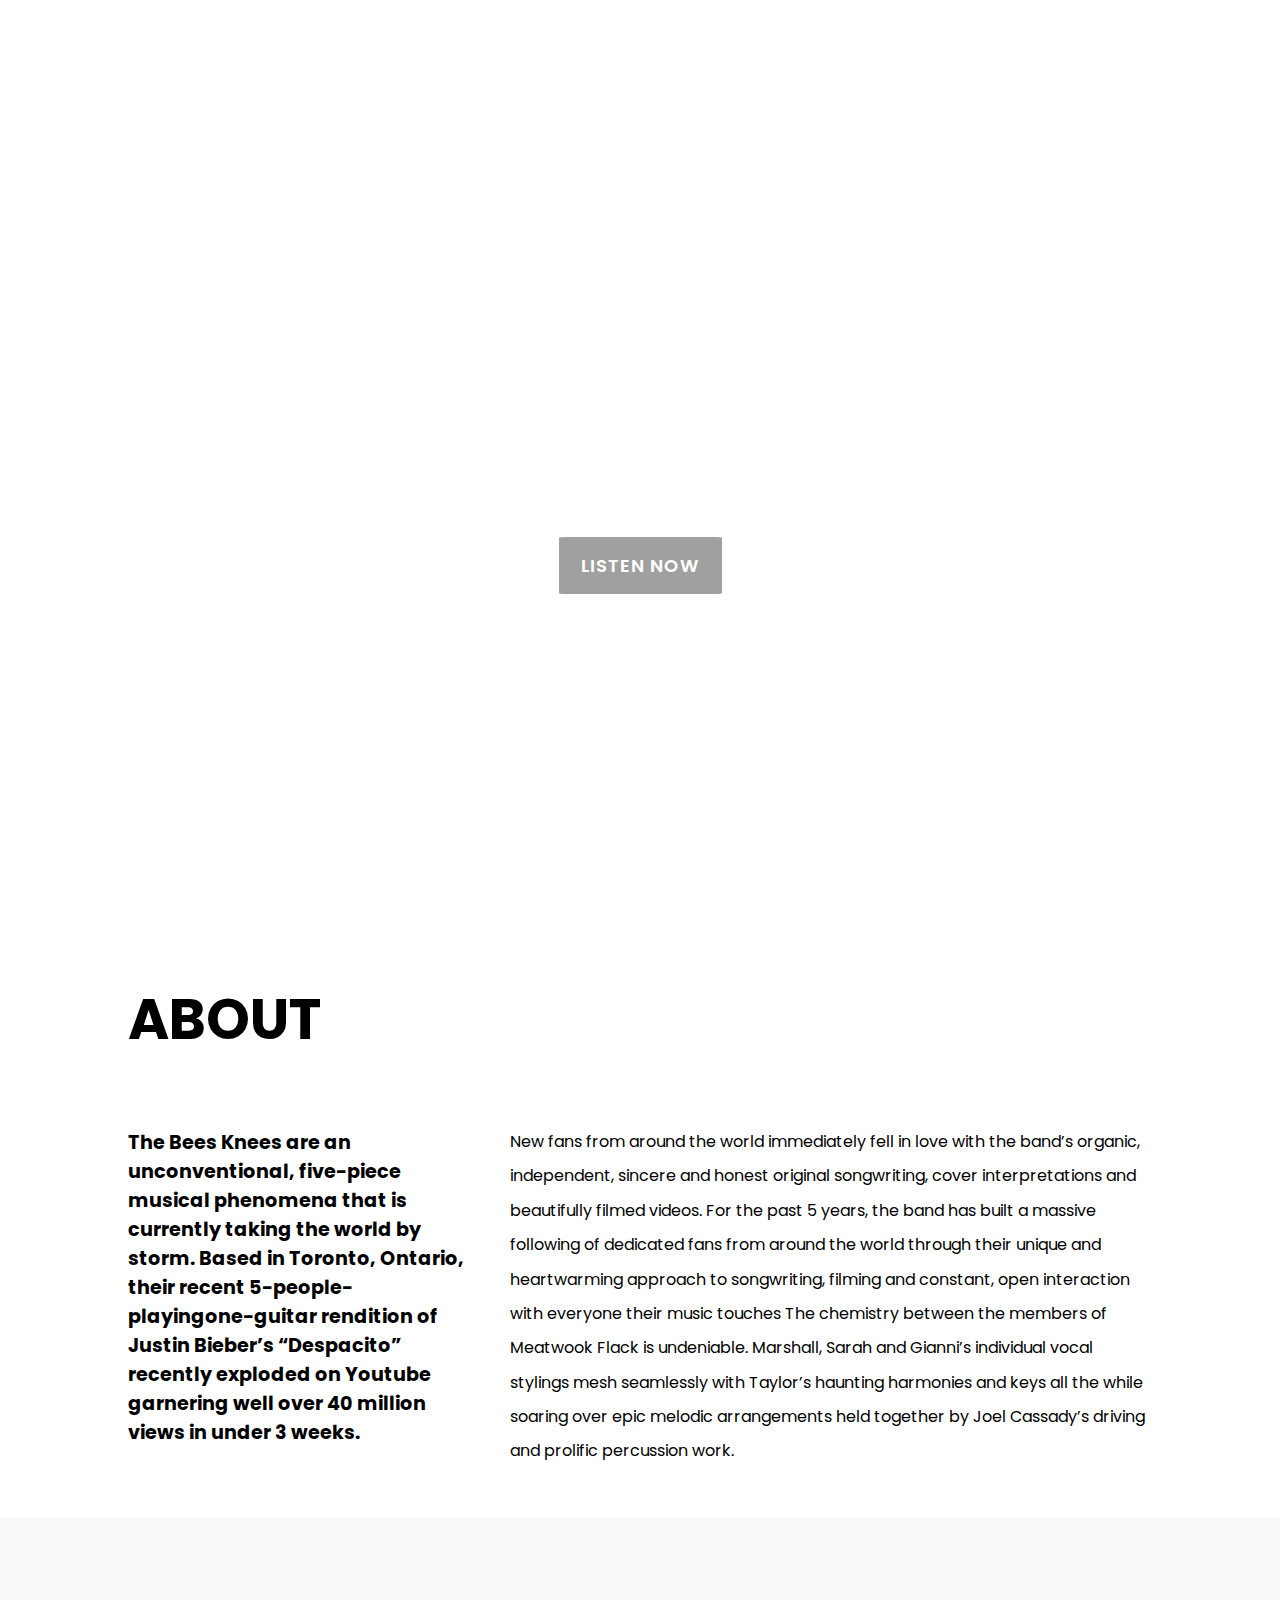
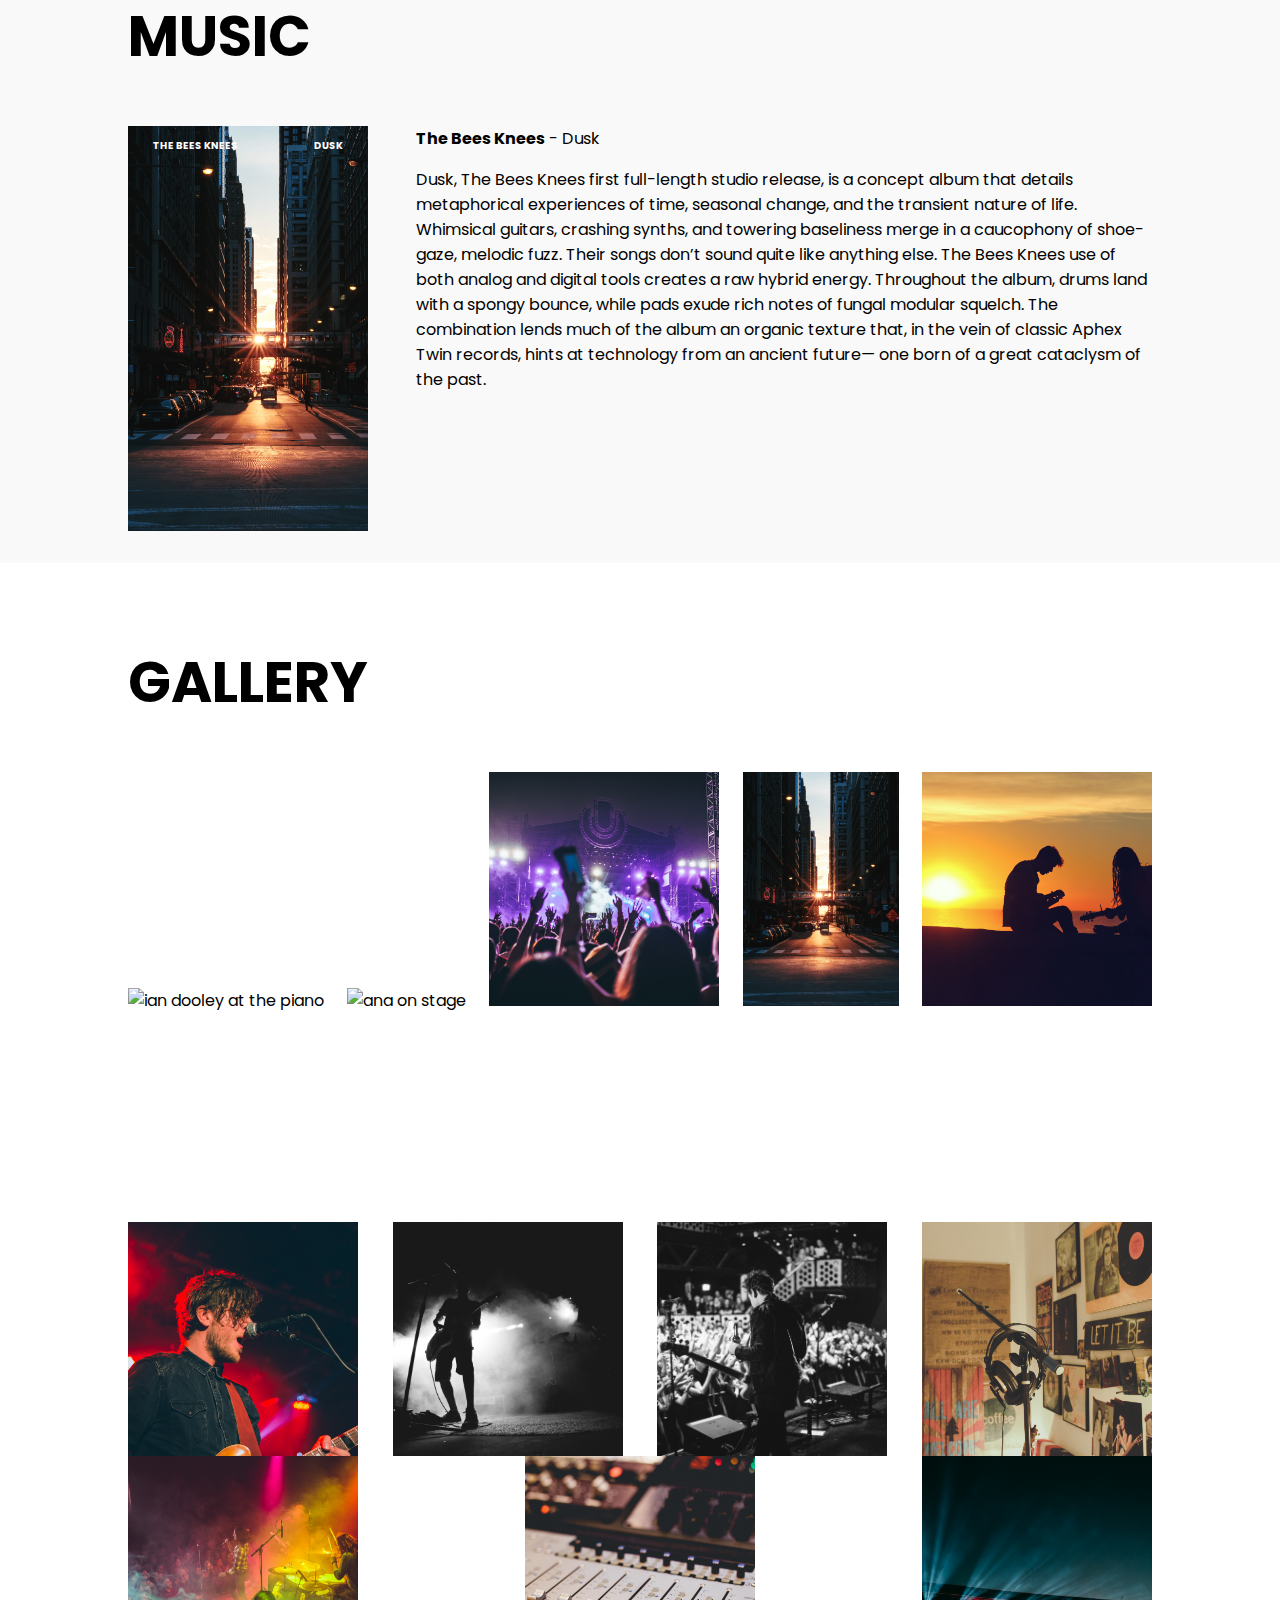
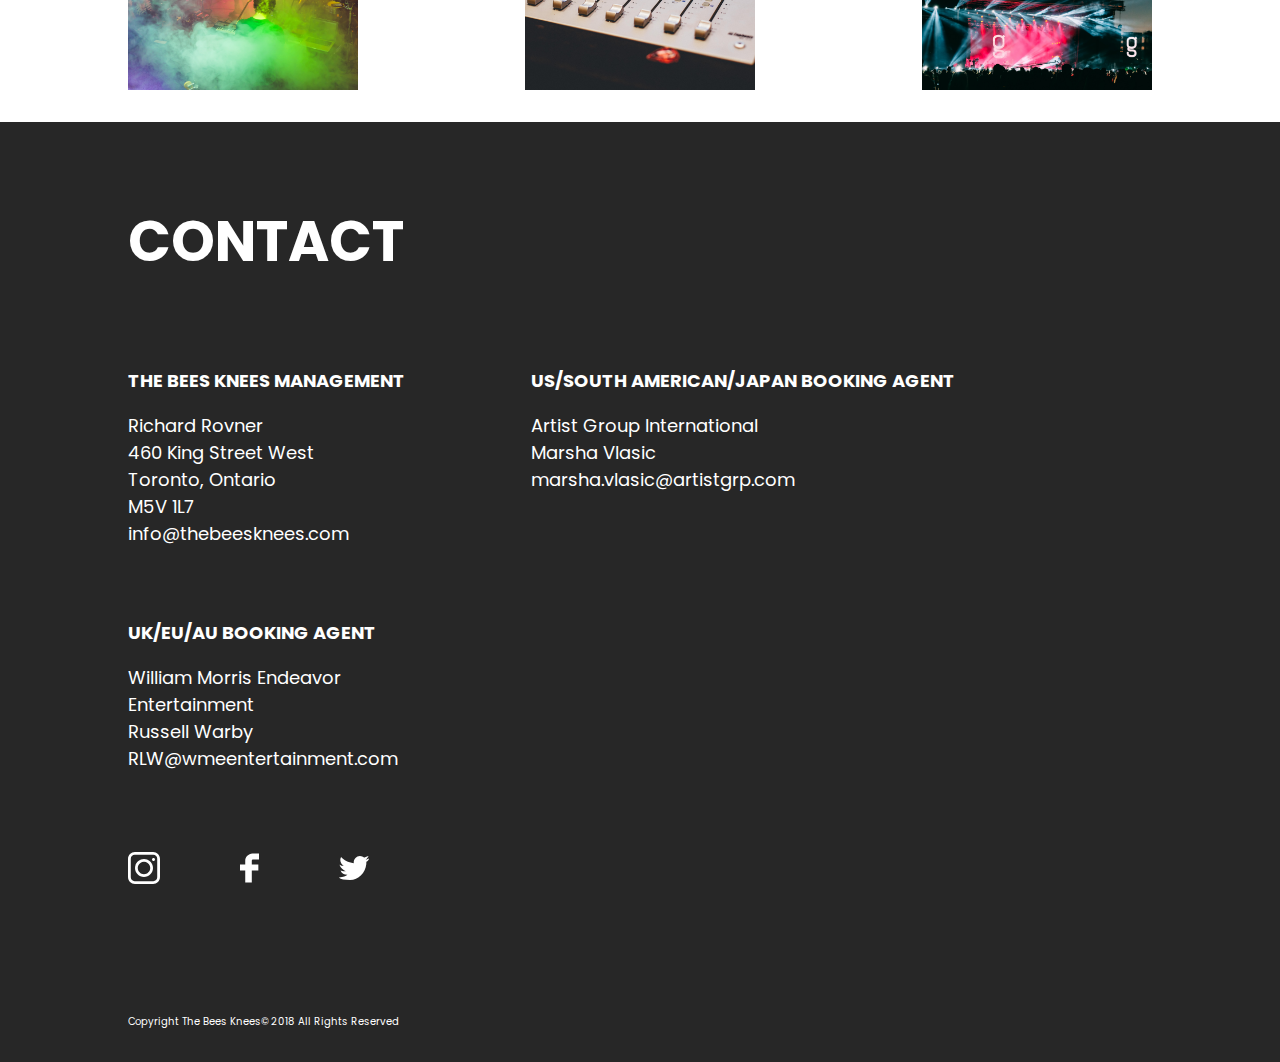
==== commit 1d40a45f: "JS time update + responsiveness additions" ====
--- a/Assets/html/index.html
+++ b/Assets/html/index.html
@@ -17,7 +17,7 @@
                 <a class="mainImg__link mainImg__link--rightEdge">SHOWS</a>
             </nav>
             <div class="central">
-                <div class="central__date">06.21.2018 </div>
+                <div id="mainDate" class="central__date"></div>
                 <div class="central__title">"Dusk" Debut Album Release </div>
                 <button class="central__button">LISTEN NOW</button>
             </div>
@@ -143,5 +143,7 @@
 
         </div>
     </section>
+
+<script type="text/javascript" src="javascript.js"></script>
 </body>
 </html>--- a/Assets/html/styles.css
+++ b/Assets/html/styles.css
@@ -1,4 +1,3 @@
-@import url(https://fonts.googleapis.com/css?family=Poppins);
 body {
   display: -webkit-box;
   display: -ms-flexbox;
@@ -39,6 +38,8 @@
   background-repeat: no-repeat;
   background-size: cover;
   background-origin: border-box;
+  background-position-x: center;
+  background-position-y: center;
   display: -webkit-box;
   display: -ms-flexbox;
   display: flex;
@@ -276,12 +277,19 @@
   display: -webkit-box;
   display: -ms-flexbox;
   display: flex;
+  -ms-flex-wrap: wrap;
+      flex-wrap: wrap;
   color: #FFFFFF;
   font-size: 1.125rem;
 }
 
 .contact__article .firstLine {
   font-weight: bold;
+}
+
+.contact__article div {
+  margin-top: 1em;
+  margin-bottom: 1em;
 }
 
 .contact__management {
@@ -319,4 +327,16 @@
   font-size: 3.5rem;
   line-height: 1.5em;
 }
+
+@media only screen and (max-width: 1200px) {
+  html {
+    font-size: 14px;
+  }
+}
+
+@media only screen and (max-width: 1080px) {
+  .gallery__imgContainer {
+    max-width: 26vw;
+  }
+}
 /*# sourceMappingURL=styles.css.map */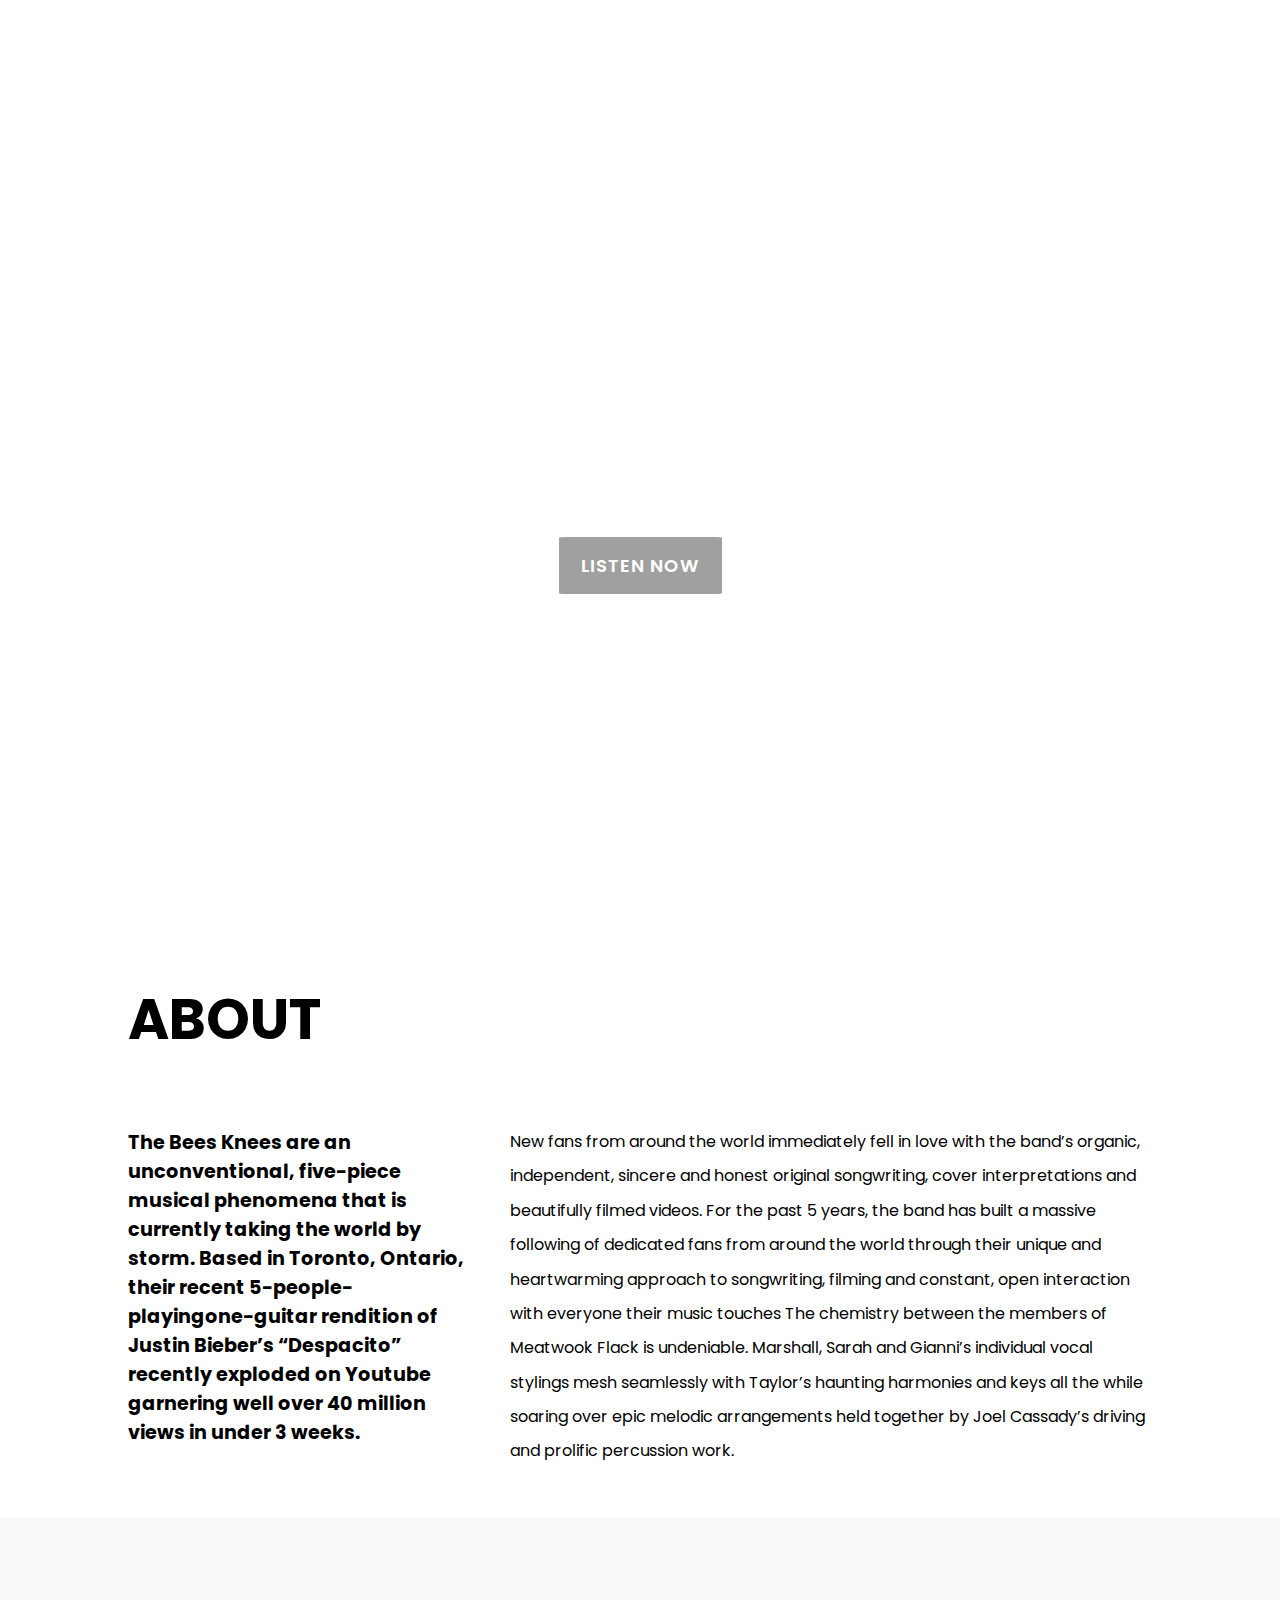
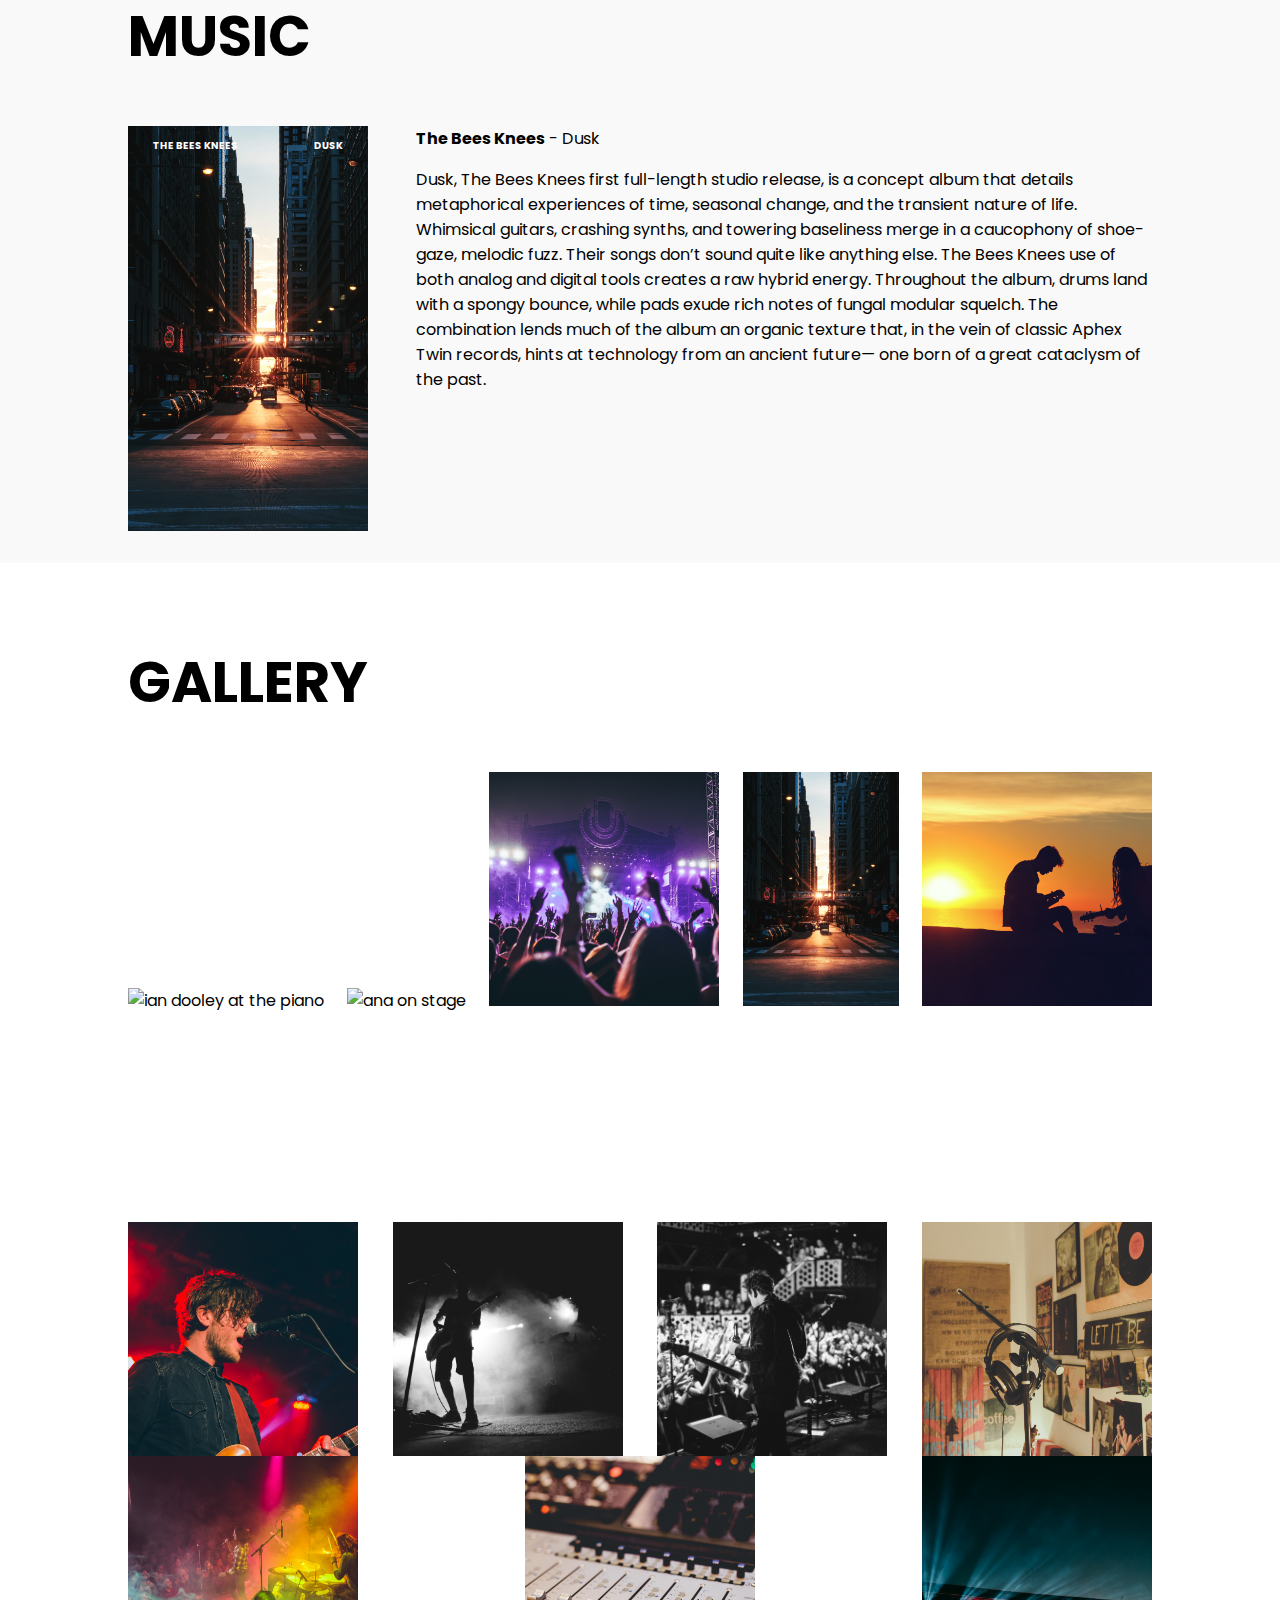
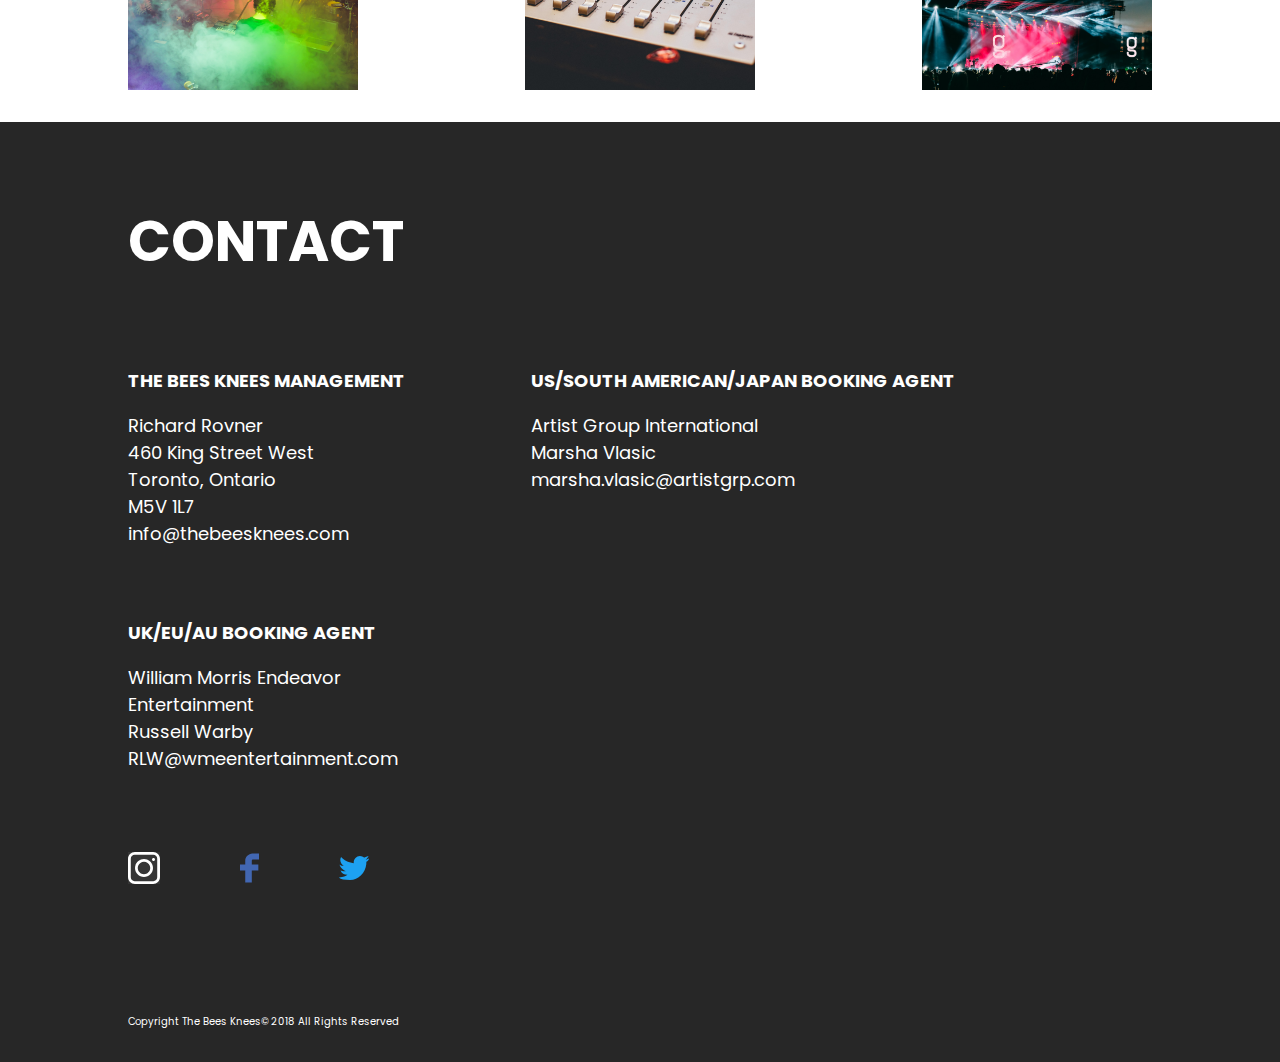
==== commit c9fdfc96: "color added to svg icons" ====
--- a/Assets/html/index.html
+++ b/Assets/html/index.html
@@ -6,7 +6,7 @@
     <meta http-equiv="X-UA-Compatible" content="ie=edge">
     <title>Document</title>
     <link href="https://fonts.googleapis.com/css?family=Poppins:100,100i,200,200i,300,300i,400,500,500i,600,600i,700,800,800i,900,900i" rel="stylesheet"/>
-    <link rel="stylesheet" href="styles.css"/>
+    <link rel="stylesheet" href="./css/styles.css"/>
 </head>
 <body>
     <section class="mainImg">
@@ -144,6 +144,6 @@
         </div>
     </section>
 
-<script type="text/javascript" src="javascript.js"></script>
+<script type="text/javascript" src="./js/datePlacer.js"></script>
 </body>
 </html>--- a/Assets/html/css/styles.css
+++ b/Assets/html/css/styles.css
@@ -0,0 +1,359 @@
+body {
+  display: -webkit-box;
+  display: -ms-flexbox;
+  display: flex;
+  -webkit-box-orient: vertical;
+  -webkit-box-direction: normal;
+      -ms-flex-direction: column;
+          flex-direction: column;
+  margin: 0;
+  font-family: 'Poppins';
+}
+
+.margin {
+  display: -webkit-box;
+  display: -ms-flexbox;
+  display: flex;
+  -webkit-box-orient: vertical;
+  -webkit-box-direction: normal;
+      -ms-flex-direction: column;
+          flex-direction: column;
+  width: 80%;
+}
+
+.marginContent {
+  padding-top: 2em;
+  padding-bottom: 2em;
+}
+
+.divider {
+  color: #D7D7D7;
+  width: 1px;
+  border: 0;
+  margin: 2rem;
+}
+
+.mainImg {
+  background-image: url(../../Images/ana-grave-156852-unsplash.jpg);
+  background-repeat: no-repeat;
+  background-size: cover;
+  background-origin: border-box;
+  background-position-x: center;
+  background-position-y: center;
+  display: -webkit-box;
+  display: -ms-flexbox;
+  display: flex;
+  -webkit-box-pack: center;
+      -ms-flex-pack: center;
+          justify-content: center;
+  width: 100vw;
+  height: auto;
+  height: 100vh;
+}
+
+a {
+  letter-spacing: 1px;
+  text-decoration: none;
+}
+
+.mainImg__links {
+  display: -webkit-box;
+  display: -ms-flexbox;
+  display: flex;
+}
+
+.mainImg__links .mainImg__link {
+  font-weight: bold;
+  color: #FFFFFF;
+  font-size: 1.125rem;
+  margin-top: 1.5rem;
+}
+
+.mainImg__links .mainImg__link--rightSide {
+  margin-left: auto;
+}
+
+.mainImg__links .mainImg__link--rightEdge {
+  margin-left: 5rem;
+}
+
+.central {
+  margin: auto;
+  display: -webkit-box;
+  display: -ms-flexbox;
+  display: flex;
+  -webkit-box-orient: vertical;
+  -webkit-box-direction: normal;
+      -ms-flex-direction: column;
+          flex-direction: column;
+  -webkit-box-align: center;
+      -ms-flex-align: center;
+          align-items: center;
+}
+
+.central__date {
+  font-size: 5.25rem;
+  font-weight: bolder;
+  color: #FFFFFF;
+}
+
+.central__title {
+  font-size: 2.25rem;
+  color: #FFFFFF;
+  text-align: center;
+}
+
+.central__button {
+  border-radius: 5%;
+  background-color: #A0A0A0;
+  color: #FFFFFF;
+  border: 2px solid #FFFFFF;
+  font-family: "Poppins";
+  font-weight: 600;
+  font-size: 1.125rem;
+  margin: 2.5rem;
+  padding: .833333em 1.25em;
+  letter-spacing: 1px;
+}
+
+.about {
+  display: -webkit-box;
+  display: -ms-flexbox;
+  display: flex;
+  -webkit-box-pack: center;
+      -ms-flex-pack: center;
+          justify-content: center;
+  width: 100vw;
+  height: auto;
+}
+
+.about__article {
+  display: -webkit-box;
+  display: -ms-flexbox;
+  display: flex;
+}
+
+.about__article--leftP {
+  font-weight: bold;
+  -webkit-box-flex: 1;
+      -ms-flex-positive: 1;
+          flex-grow: 1;
+  font-size: 1.2em;
+  margin-right: 2em;
+}
+
+.about__article--rightP {
+  line-height: 2.15;
+  font-size: 1em;
+  -webkit-box-flex: 1.7;
+      -ms-flex-positive: 1.7;
+          flex-grow: 1.7;
+}
+
+.music {
+  display: -webkit-box;
+  display: -ms-flexbox;
+  display: flex;
+  -webkit-box-pack: center;
+      -ms-flex-pack: center;
+          justify-content: center;
+  width: 100vw;
+  height: auto;
+  background-color: #F9F9F9;
+}
+
+.music__article {
+  display: -webkit-box;
+  display: -ms-flexbox;
+  display: flex;
+  -webkit-box-align: start;
+      -ms-flex-align: start;
+          align-items: flex-start;
+}
+
+.music__article--cover {
+  background-image: url(../../Images/bryan-minear-315773-unsplash.jpg);
+  background-size: cover;
+  background-repeat: no-repeat;
+  background-origin: border-box;
+  height: 45vh;
+  width: 140vw;
+  -webkit-box-flex: 1;
+      -ms-flex-positive: 1;
+          flex-grow: 1;
+  min-width: 240px;
+  display: -webkit-box;
+  display: -ms-flexbox;
+  display: flex;
+  -webkit-box-pack: justify;
+      -ms-flex-pack: justify;
+          justify-content: space-between;
+}
+
+.music__article--cover .cover__title {
+  font-size: 1.1vh;
+  font-weight: bold;
+  color: #FFFFFF;
+  margin: 1.5vh 2.8vh;
+}
+
+.music__article--paragraph {
+  -webkit-box-flex: 1.6;
+      -ms-flex-positive: 1.6;
+          flex-grow: 1.6;
+  margin-left: 3em;
+}
+
+.music__article--paragraph .firstLine {
+  margin-top: 0;
+}
+
+.gallery {
+  display: -webkit-box;
+  display: -ms-flexbox;
+  display: flex;
+  -webkit-box-pack: center;
+      -ms-flex-pack: center;
+          justify-content: center;
+  width: 100vw;
+  height: auto;
+  height: auto;
+}
+
+.gallery__section {
+  display: -webkit-box;
+  display: -ms-flexbox;
+  display: flex;
+  -ms-flex-wrap: wrap;
+      flex-wrap: wrap;
+  -webkit-box-pack: justify;
+      -ms-flex-pack: justify;
+          justify-content: space-between;
+  -webkit-box-align: baseline;
+      -ms-flex-align: baseline;
+          align-items: baseline;
+}
+
+.gallery__imgContainer {
+  max-height: 33vh;
+  height: 26vh;
+  max-width: 18vw;
+  overflow: hidden;
+}
+
+.gallery__image {
+  width: 100%;
+  height: 100%;
+  margin: 0 0 1em 0;
+  -o-object-fit: cover;
+     object-fit: cover;
+}
+
+.gallery__image:hover {
+  -webkit-filter: grayscale(0);
+          filter: grayscale(0);
+}
+
+.contact {
+  display: -webkit-box;
+  display: -ms-flexbox;
+  display: flex;
+  -webkit-box-pack: center;
+      -ms-flex-pack: center;
+          justify-content: center;
+  width: 100vw;
+  height: auto;
+  background-color: #272727;
+}
+
+.contact__title {
+  color: #FFFFFF;
+}
+
+.contact__article {
+  display: -webkit-box;
+  display: -ms-flexbox;
+  display: flex;
+  -ms-flex-wrap: wrap;
+      flex-wrap: wrap;
+  color: #FFFFFF;
+  font-size: 1.125rem;
+}
+
+.contact__article .firstLine {
+  font-weight: bold;
+}
+
+.contact__article div {
+  margin-top: 1em;
+  margin-bottom: 1em;
+}
+
+.contact__management {
+  margin-right: 7em;
+}
+
+.contact__agentUS {
+  margin-right: 7em;
+}
+
+.contact__icons {
+  display: -webkit-box;
+  display: -ms-flexbox;
+  display: flex;
+  margin-top: 2.8em;
+}
+
+.contact__icons--insta {
+  margin-right: 5em;
+}
+
+.contact__icons--facebook {
+  margin-right: 5em;
+}
+
+.contact__copyright {
+  font-weight: thin;
+  font-size: .625rem;
+  color: #FFFFFF;
+  margin-top: 13em;
+}
+
+h2 {
+  font-weight: bolder;
+  font-size: 3.5rem;
+  line-height: 1.5em;
+}
+
+@media only screen and (max-width: 1200px) {
+  html {
+    font-size: 14px;
+  }
+}
+
+@media only screen and (max-width: 1080px) {
+  .gallery__imgContainer {
+    max-width: 26vw;
+  }
+}
+
+@media only screen and (max-width: 640px) {
+  html {
+    font-size: 11.5px;
+  }
+  .gallery__imgContainer {
+    max-width: 38vw;
+  }
+  .music__article {
+    -ms-flex-wrap: wrap;
+        flex-wrap: wrap;
+  }
+  .music__article--paragraph {
+    margin-top: 2em;
+    margin-left: 0;
+  }
+  .about__article {
+    display: block;
+  }
+}
+/*# sourceMappingURL=styles.css.map */